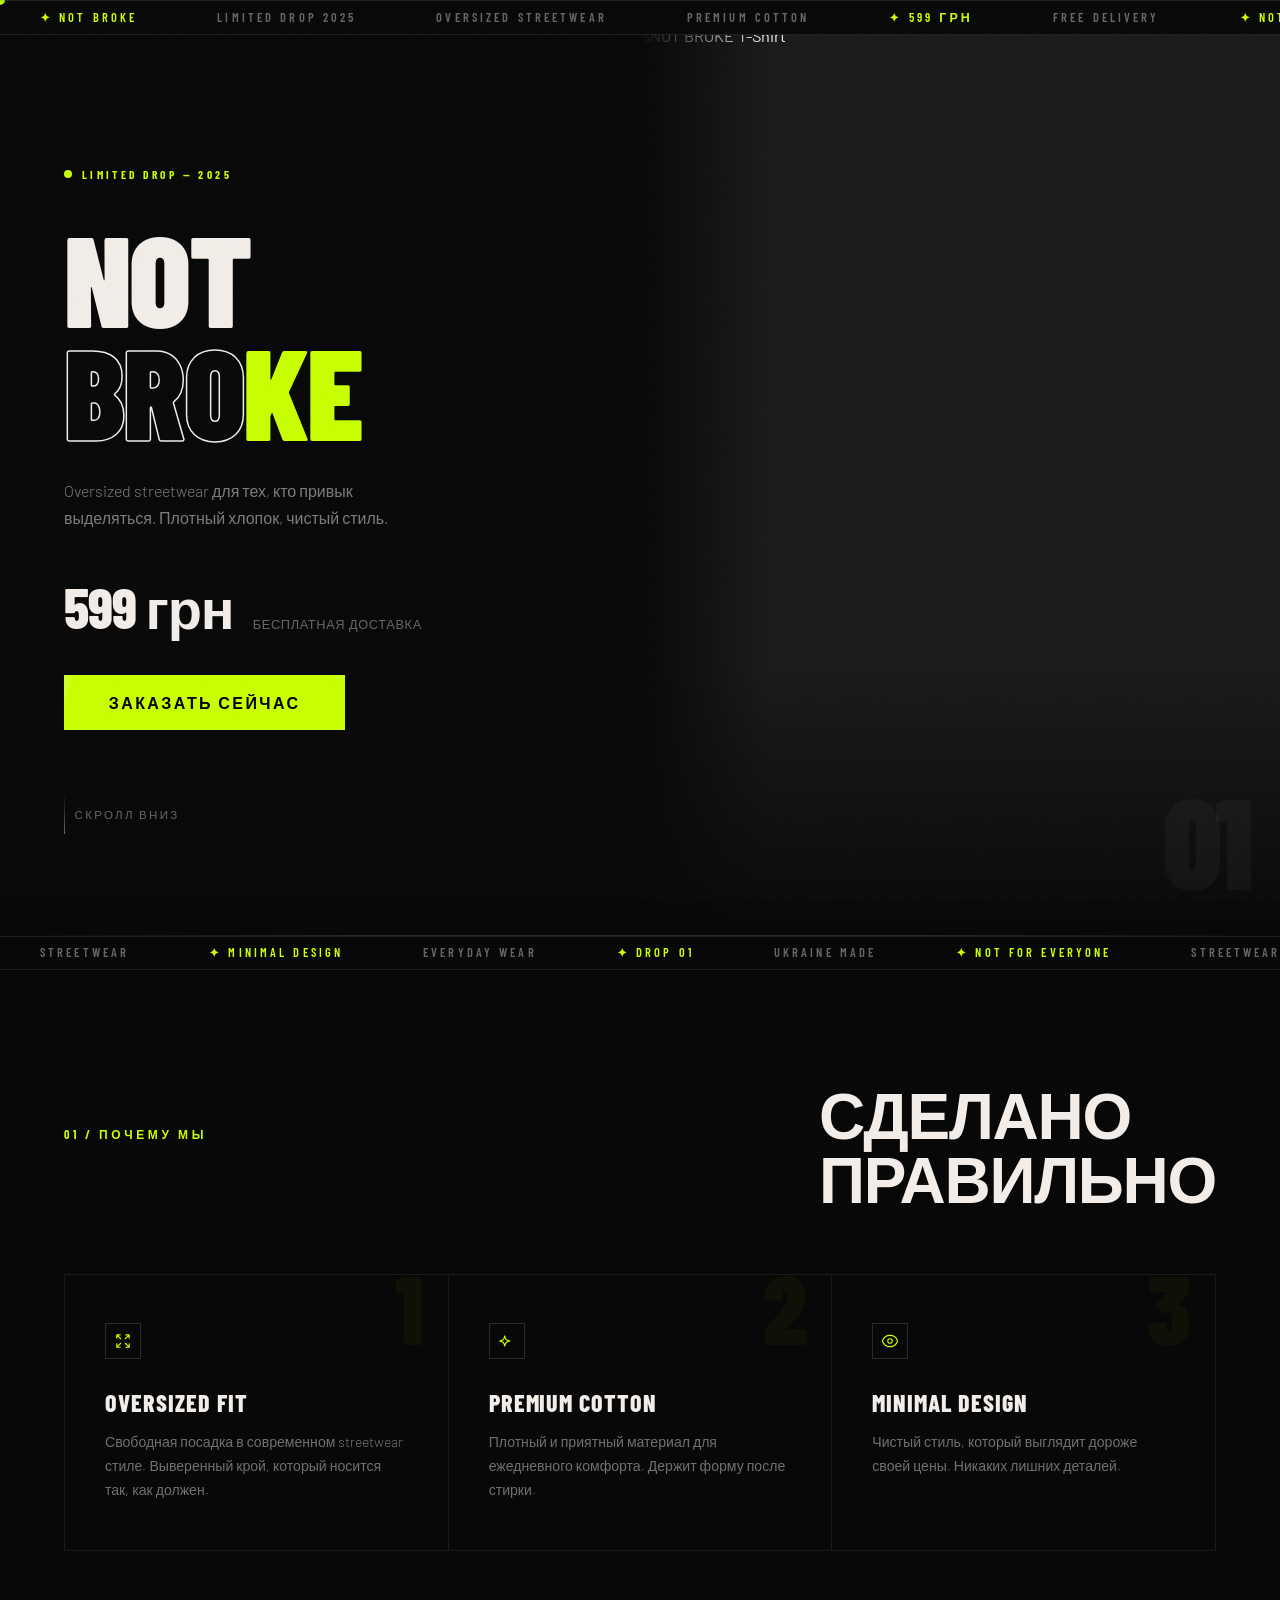
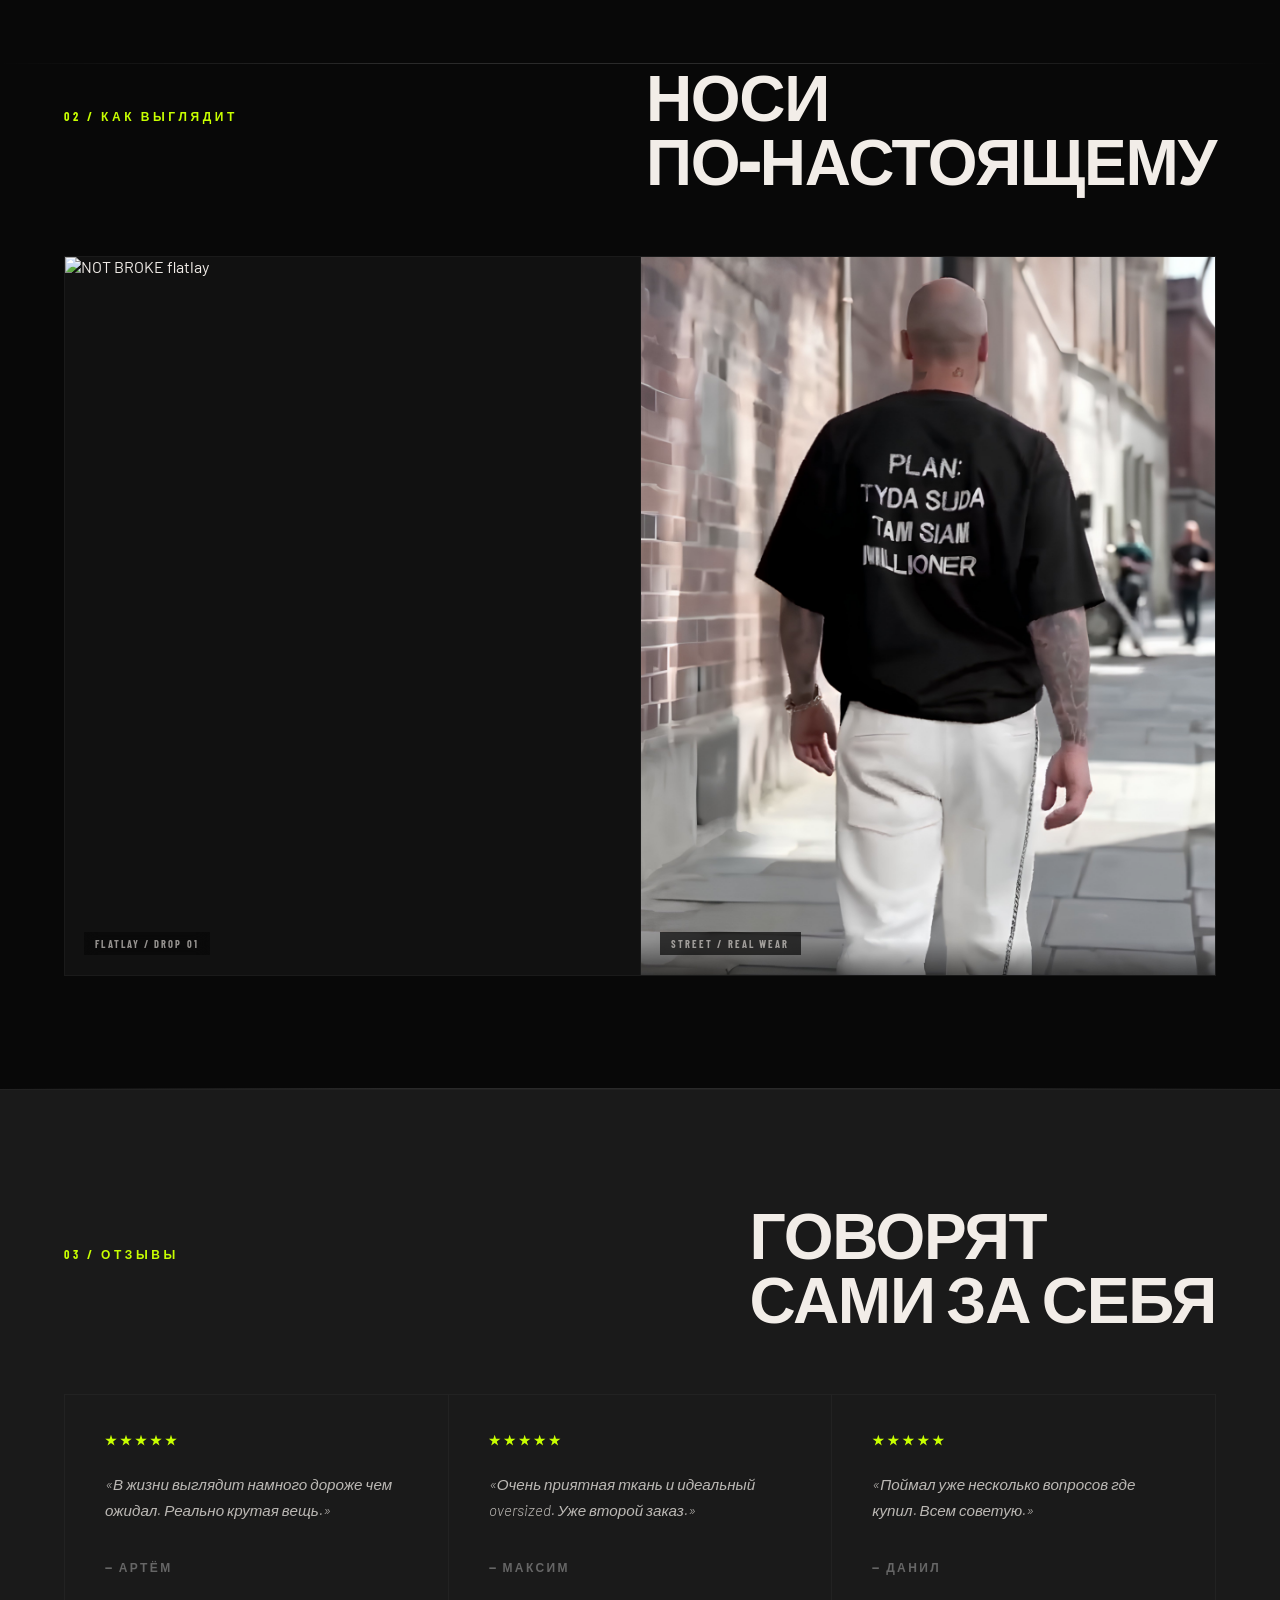
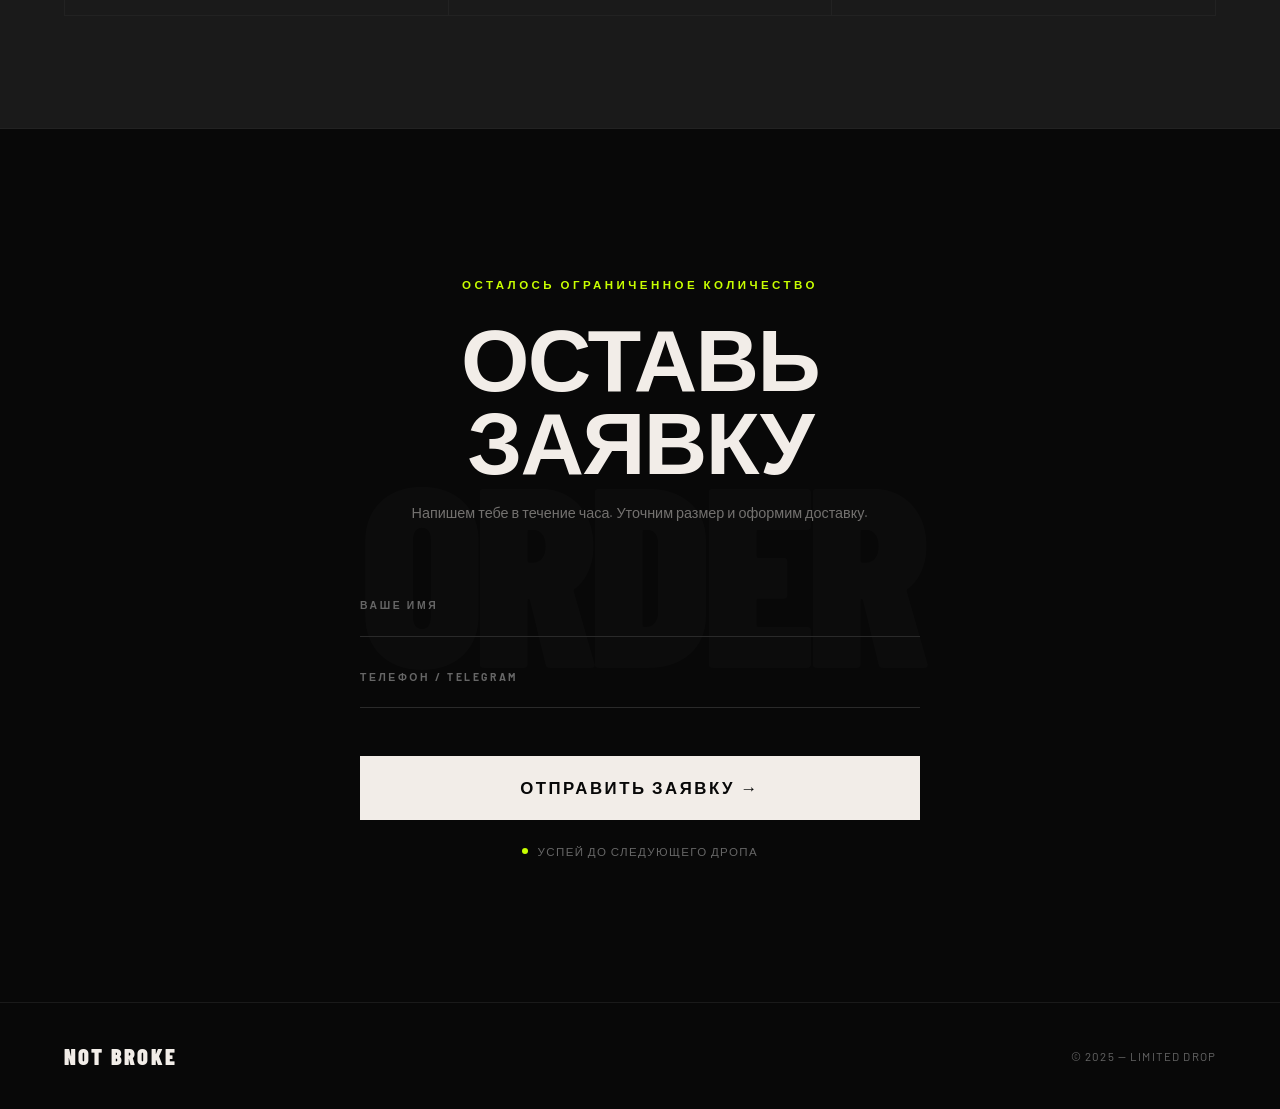
==== index.html @ addb23ae "a" ====
<!DOCTYPE html>
<html lang="ru">
<head>
<meta charset="UTF-8">
<meta name="viewport" content="width=device-width, initial-scale=1.0">
<title>NOT BROKE — Limited Drop</title>
<link rel="preconnect" href="https://fonts.googleapis.com">
<link href="https://fonts.googleapis.com/css2?family=Barlow+Condensed:ital,wght@0,400;0,600;0,700;0,800;0,900;1,800&family=Barlow:wght@300;400;500&display=swap" rel="stylesheet">
<style>
/* ── RESET & BASE ── */
*, *::before, *::after { box-sizing: border-box; margin: 0; padding: 0; }
html { scroll-behavior: smooth; }

:root {
  --black: #080808;
  --white: #f2ede8;
  --grey: #1a1a1a;
  --mid: #2e2e2e;
  --muted: #666;
  --accent: #c8ff00;
  --font-display: 'Barlow Condensed', sans-serif;
  --font-body: 'Barlow', sans-serif;
}

body {
  background: var(--black);
  color: var(--white);
  font-family: var(--font-body);
  overflow-x: hidden;
  cursor: none;
}

/* ── CUSTOM CURSOR ── */
#cursor {
  position: fixed; z-index: 9999; pointer-events: none;
  width: 10px; height: 10px; border-radius: 50%;
  background: var(--accent);
  transform: translate(-50%, -50%);
  transition: transform .1s, width .25s, height .25s, background .25s;
  mix-blend-mode: difference;
}
#cursor.hover { width: 40px; height: 40px; }

/* ── GRAIN OVERLAY ── */
body::before {
  content: '';
  position: fixed; inset: 0; z-index: 9998; pointer-events: none;
  opacity: .025;
  background-image: url("data:image/svg+xml,%3Csvg viewBox='0 0 256 256' xmlns='http://www.w3.org/2000/svg'%3E%3Cfilter id='n'%3E%3CfeTurbulence type='fractalNoise' baseFrequency='.9' numOctaves='4' stitchTiles='stitch'/%3E%3C/filter%3E%3Crect width='100%25' height='100%25' filter='url(%23n)'/%3E%3C/svg%3E");
  background-repeat: repeat;
  background-size: 128px;
}

/* ── MARQUEE TICKER ── */
.ticker {
  overflow: hidden; border-top: 1px solid #1f1f1f; border-bottom: 1px solid #1f1f1f;
  padding: .55rem 0; background: var(--black);
  position: relative; z-index: 10;
}
.ticker-track {
  display: flex; gap: 0; white-space: nowrap;
  animation: ticker 18s linear infinite;
}
.ticker-item {
  font-family: var(--font-display);
  font-size: .78rem; font-weight: 600; letter-spacing: .25em; text-transform: uppercase;
  color: var(--muted); padding: 0 2.5rem;
  flex-shrink: 0;
}
.ticker-item.accent { color: var(--accent); }
@keyframes ticker { from { transform: translateX(0); } to { transform: translateX(-50%); } }

/* ── HERO ── */
#hero {
  min-height: 100svh;
  display: grid;
  grid-template-columns: 1fr 1fr;
  position: relative; overflow: hidden;
}

.hero-left {
  display: flex; flex-direction: column; justify-content: center;
  padding: 7rem 4rem 5rem 5vw;
  position: relative; z-index: 2;
}

.hero-tag {
  display: inline-flex; align-items: center; gap: .6rem;
  font-family: var(--font-display);
  font-size: .72rem; font-weight: 700; letter-spacing: .3em; text-transform: uppercase;
  color: var(--accent); margin-bottom: 2.5rem;
}
.hero-tag::before {
  content: ''; display: block;
  width: 8px; height: 8px; border-radius: 50%;
  background: var(--accent);
  animation: pulse 2s ease-in-out infinite;
}
@keyframes pulse {
  0%, 100% { opacity: 1; transform: scale(1); }
  50% { opacity: .4; transform: scale(.6); }
}

.hero-title {
  font-family: var(--font-display);
  font-size: clamp(5rem, 10vw, 9.5rem);
  font-weight: 900; line-height: .88;
  letter-spacing: -.02em;
  text-transform: uppercase;
  margin-bottom: 2rem;
}
.hero-title .outline {
  -webkit-text-stroke: 1.5px var(--white);
  color: transparent;
}
.hero-title .accent-word { color: var(--accent); }

.hero-sub {
  font-size: 1rem; font-weight: 300; line-height: 1.65;
  color: rgba(242,237,232,.5);
  max-width: 340px; margin-bottom: 3rem;
}

.price-row {
  display: flex; align-items: baseline; gap: 1.2rem; margin-bottom: 2.5rem;
}
.price-main {
  font-family: var(--font-display);
  font-size: 3.5rem; font-weight: 800; line-height: 1; letter-spacing: -.02em;
}
.price-note {
  font-size: .8rem; color: var(--muted); letter-spacing: .05em; text-transform: uppercase;
}

.cta-row { display: flex; gap: 1rem; align-items: center; flex-wrap: wrap; }

.btn-main {
  background: var(--accent); color: #000;
  border: none; cursor: none;
  font-family: var(--font-display);
  font-size: 1rem; font-weight: 800; letter-spacing: .15em; text-transform: uppercase;
  padding: 1.1rem 2.8rem;
  transition: transform .2s, box-shadow .2s;
  position: relative; overflow: hidden;
}
.btn-main::after {
  content: '';
  position: absolute; inset: 0;
  background: rgba(255,255,255,.15);
  transform: translateX(-100%) skewX(-20deg);
  transition: transform .4s;
}
.btn-main:hover::after { transform: translateX(110%) skewX(-20deg); }
.btn-main:hover { transform: translateY(-2px); box-shadow: 0 12px 40px rgba(200,255,0,.3); }

.scroll-hint {
  display: flex; align-items: center; gap: .6rem;
  font-size: .72rem; letter-spacing: .2em; text-transform: uppercase; color: var(--muted);
  margin-top: 4rem;
}
.scroll-hint::before {
  content: '';
  display: block; width: 1px; height: 40px;
  background: linear-gradient(to bottom, transparent, var(--muted));
  animation: scrollline 2s ease-in-out infinite;
}
@keyframes scrollline {
  0%, 100% { opacity: .3; } 50% { opacity: 1; }
}

.hero-right {
  position: relative; overflow: hidden;
  background: var(--grey);
}
.hero-right::before {
  content: '';
  position: absolute; inset: 0; z-index: 1;
  background: linear-gradient(to right, var(--black) 0%, transparent 20%),
              linear-gradient(to top, var(--black) 0%, transparent 30%);
}

.hero-img-main {
  width: 100%; height: 100%; object-fit: cover;
  display: block;
  filter: grayscale(15%) contrast(1.05);
  transform: scale(1.02);
  transition: transform 8s ease;
}
.hero-right:hover .hero-img-main { transform: scale(1); }

.hero-number {
  position: absolute; bottom: 2rem; right: 2rem; z-index: 2;
  font-family: var(--font-display);
  font-size: 8rem; font-weight: 900; line-height: 1;
  color: rgba(242,237,232,.04);
  letter-spacing: -.05em;
  pointer-events: none;
}

/* ── SECTION DIVIDER ── */
.divider {
  height: 1px; background: linear-gradient(to right, transparent, #2a2a2a 30%, #2a2a2a 70%, transparent);
  margin: 0;
}

/* ── BENEFITS ── */
#benefits {
  padding: 7rem 5vw;
  max-width: 1300px; margin: 0 auto;
}

.section-header {
  display: flex; align-items: baseline; justify-content: space-between;
  margin-bottom: 4rem;
}
.section-num {
  font-family: var(--font-display);
  font-size: .75rem; font-weight: 700; letter-spacing: .3em;
  text-transform: uppercase; color: var(--accent);
}
.section-title {
  font-family: var(--font-display);
  font-size: clamp(2.5rem, 5vw, 4.5rem);
  font-weight: 900; text-transform: uppercase; letter-spacing: -.02em;
  line-height: 1;
}

.benefits-grid {
  display: grid;
  grid-template-columns: repeat(3, 1fr);
  gap: 1px;
  background: #1a1a1a;
  border: 1px solid #1a1a1a;
}

.benefit-card {
  background: var(--black);
  padding: 3rem 2.5rem;
  position: relative; overflow: hidden;
  transition: background .3s;
}
.benefit-card:hover { background: #0e0e0e; }

.benefit-card::before {
  content: attr(data-num);
  position: absolute; top: -1rem; right: 1.5rem;
  font-family: var(--font-display);
  font-size: 6rem; font-weight: 900;
  color: rgba(200,255,0,.04); line-height: 1;
  pointer-events: none;
}

.benefit-icon {
  width: 36px; height: 36px; margin-bottom: 1.8rem;
  border: 1px solid #2a2a2a; display: flex; align-items: center; justify-content: center;
}
.benefit-icon svg { width: 18px; height: 18px; stroke: var(--accent); }

.benefit-card h3 {
  font-family: var(--font-display);
  font-size: 1.5rem; font-weight: 800; text-transform: uppercase;
  letter-spacing: .04em; margin-bottom: .8rem;
}
.benefit-card p {
  font-size: .88rem; font-weight: 300; color: rgba(242,237,232,.45);
  line-height: 1.7;
}

/* ── PRODUCT SHOWCASE ── */
#showcase {
  padding: 0 5vw 7rem;
  max-width: 1300px; margin: 0 auto;
}

.showcase-grid {
  display: grid;
  grid-template-columns: 1fr 1fr;
  gap: 1px; background: #1a1a1a; border: 1px solid #1a1a1a;
}

.showcase-img-wrap {
  aspect-ratio: 4/5; overflow: hidden;
  position: relative; background: #111;
}
.showcase-img-wrap img {
  width: 100%; height: 100%; object-fit: cover;
  transition: transform .6s ease; display: block;
  filter: grayscale(10%);
}
.showcase-img-wrap:hover img { transform: scale(1.04); }

.showcase-img-wrap.tall { aspect-ratio: 3/4; }

.img-label {
  position: absolute; bottom: 1.2rem; left: 1.2rem;
  font-family: var(--font-display);
  font-size: .65rem; font-weight: 700; letter-spacing: .2em; text-transform: uppercase;
  background: rgba(8,8,8,.7); backdrop-filter: blur(8px);
  padding: .35rem .7rem; color: rgba(242,237,232,.6);
}

/* ── REVIEWS ── */
#reviews {
  padding: 7rem 5vw;
  background: var(--grey);
  border-top: 1px solid #222; border-bottom: 1px solid #222;
}

.reviews-inner { max-width: 1300px; margin: 0 auto; }

.reviews-grid {
  display: grid;
  grid-template-columns: repeat(3, 1fr);
  gap: 1px; background: #222; border: 1px solid #222;
  margin-top: 4rem;
}

.review-card {
  background: var(--grey);
  padding: 2.5rem;
  position: relative;
  transition: background .3s;
}
.review-card:hover { background: #202020; }

.review-stars {
  display: flex; gap: 3px; margin-bottom: 1.5rem;
}
.star { width: 12px; height: 12px; background: var(--accent); clip-path: polygon(50% 0%, 61% 35%, 98% 35%, 68% 57%, 79% 91%, 50% 70%, 21% 91%, 32% 57%, 2% 35%, 39% 35%); }

.review-text {
  font-size: .95rem; font-weight: 300; line-height: 1.75;
  color: rgba(242,237,232,.75);
  margin-bottom: 2rem;
  font-style: italic;
}
.review-author {
  font-family: var(--font-display);
  font-size: .75rem; font-weight: 700; letter-spacing: .2em;
  text-transform: uppercase; color: var(--muted);
}

/* ── ORDER FORM ── */
#order {
  padding: 9rem 5vw;
  position: relative; overflow: hidden;
}

#order::before {
  content: 'ORDER';
  position: absolute; top: 50%; left: 50%;
  transform: translate(-50%, -50%);
  font-family: var(--font-display);
  font-size: clamp(8rem, 20vw, 22rem);
  font-weight: 900; text-transform: uppercase; letter-spacing: -.04em;
  color: rgba(242,237,232,.018); pointer-events: none; white-space: nowrap;
  user-select: none;
}

.order-inner {
  max-width: 560px; margin: 0 auto; text-align: center;
  position: relative; z-index: 1;
}

.order-tag {
  font-family: var(--font-display);
  font-size: .72rem; font-weight: 700; letter-spacing: .3em; text-transform: uppercase;
  color: var(--accent); display: inline-block; margin-bottom: 1.5rem;
}

.order-title {
  font-family: var(--font-display);
  font-size: clamp(2.8rem, 7vw, 5.5rem);
  font-weight: 900; text-transform: uppercase; letter-spacing: -.02em; line-height: .95;
  margin-bottom: 1.2rem;
}

.order-sub {
  font-size: .9rem; font-weight: 300; color: rgba(242,237,232,.45);
  line-height: 1.7; margin-bottom: 3.5rem;
}

.form-group {
  position: relative; margin-bottom: 1rem;
}

.form-group input {
  width: 100%;
  background: transparent;
  border: none; border-bottom: 1px solid #2a2a2a;
  color: var(--white);
  font-family: var(--font-body); font-size: 1rem; font-weight: 300;
  padding: 1.1rem 0;
  transition: border-color .2s;
  outline: none;
  cursor: none;
}
.form-group input::placeholder { color: var(--muted); }
.form-group input:focus { border-bottom-color: var(--accent); }

.form-group label {
  position: absolute; top: 1.1rem; left: 0;
  font-size: .65rem; font-weight: 700; letter-spacing: .25em; text-transform: uppercase;
  color: var(--muted); pointer-events: none;
  transition: top .2s, font-size .2s, color .2s;
}
.form-group input:focus ~ label,
.form-group input:not(:placeholder-shown) ~ label {
  top: -.6rem; font-size: .6rem; color: var(--accent);
}

.btn-submit {
  width: 100%; margin-top: 2rem;
  background: var(--white); color: var(--black);
  border: none; cursor: none;
  font-family: var(--font-display);
  font-size: 1.05rem; font-weight: 800; letter-spacing: .15em; text-transform: uppercase;
  padding: 1.3rem;
  position: relative; overflow: hidden;
  transition: transform .2s;
}
.btn-submit::after {
  content: '';
  position: absolute; inset: 0;
  background: var(--accent);
  transform: translateX(-100%);
  transition: transform .4s cubic-bezier(.4,0,.2,1);
}
.btn-submit:hover::after { transform: translateX(0); }
.btn-submit:hover { transform: translateY(-1px); }
.btn-submit span { position: relative; z-index: 1; }

.stock-note {
  display: flex; align-items: center; justify-content: center; gap: .6rem;
  margin-top: 1.5rem;
  font-size: .72rem; letter-spacing: .12em; text-transform: uppercase; color: var(--muted);
}
.stock-dot { width: 6px; height: 6px; border-radius: 50%; background: var(--accent); animation: pulse 2s infinite; }

/* ── SUCCESS STATE ── */
.success-msg {
  display: none; text-align: center; padding: 2rem;
}
.success-msg.show { display: block; }
.success-icon {
  font-size: 3rem; margin-bottom: 1rem;
}
.success-msg h3 {
  font-family: var(--font-display);
  font-size: 2rem; font-weight: 800; text-transform: uppercase; margin-bottom: .5rem;
}
.success-msg p { font-size: .88rem; color: var(--muted); }

/* ── FOOTER ── */
footer {
  border-top: 1px solid #1a1a1a;
  padding: 2.5rem 5vw;
  display: flex; align-items: center; justify-content: space-between; flex-wrap: wrap; gap: 1rem;
}

.footer-logo {
  font-family: var(--font-display);
  font-size: 1.4rem; font-weight: 900; letter-spacing: .1em; text-transform: uppercase;
}

.footer-copy {
  font-size: .72rem; letter-spacing: .1em; text-transform: uppercase; color: var(--muted);
}

/* ── SCROLL REVEAL ── */
.reveal {
  opacity: 0; transform: translateY(40px);
  transition: opacity .8s ease, transform .8s ease;
}
.reveal.in { opacity: 1; transform: none; }
.reveal-delay-1 { transition-delay: .1s; }
.reveal-delay-2 { transition-delay: .2s; }
.reveal-delay-3 { transition-delay: .3s; }

/* ── RESPONSIVE ── */
@media (max-width: 900px) {
  #hero { grid-template-columns: 1fr; min-height: auto; }
  .hero-left { padding: 6rem 6vw 3rem; }
  .hero-right { height: 60vw; }
  .benefits-grid { grid-template-columns: 1fr; }
  .showcase-grid { grid-template-columns: 1fr; }
  .reviews-grid { grid-template-columns: 1fr; }
  .section-header { flex-direction: column; gap: .8rem; }
}

@media (max-width: 600px) {
  .hero-title { font-size: 4.2rem; }
  .hero-left { padding: 5rem 5vw 3rem; }
  #benefits, #showcase, #reviews, #order { padding-left: 5vw; padding-right: 5vw; }
  footer { flex-direction: column; text-align: center; }
}
</style>
</head>
<body>

<div id="cursor"></div>

<!-- TICKER -->
<div class="ticker">
  <div class="ticker-track" id="ticker-track">
    <!-- filled by JS -->
  </div>
</div>

<!-- HERO -->
<section id="hero">
  <div class="hero-left">
    <p class="hero-tag reveal">Limited Drop — 2025</p>

    <h1 class="hero-title reveal reveal-delay-1">
      NOT<br>
      <span class="outline">BRO</span><span class="accent-word">KE</span>
    </h1>

    <p class="hero-sub reveal reveal-delay-2">
      Oversized streetwear для тех, кто привык выделяться. Плотный хлопок, чистый стиль.
    </p>

    <div class="price-row reveal reveal-delay-2">
      <span class="price-main">599 грн</span>
      <span class="price-note">Бесплатная доставка</span>
    </div>

    <div class="cta-row reveal reveal-delay-3">
      <button class="btn-main" onclick="scrollToOrder()">
        Заказать сейчас
      </button>
    </div>

    <div class="scroll-hint reveal reveal-delay-3">Скролл вниз</div>
  </div>

  <div class="hero-right">
    <img class="hero-img-main" src="mocaup(1).png" alt="NOT BROKE T-Shirt">
    <div class="hero-number">01</div>
  </div>
</section>

<div class="divider"></div>

<!-- TICKER 2 -->
<div class="ticker">
  <div class="ticker-track" id="ticker-track-2"></div>
</div>

<!-- BENEFITS -->
<section>
  <div id="benefits">
    <div class="section-header reveal">
      <span class="section-num">01 / Почему мы</span>
      <h2 class="section-title">Сделано<br>правильно</h2>
    </div>

    <div class="benefits-grid">
      <div class="benefit-card reveal" data-num="1">
        <div class="benefit-icon">
          <svg fill="none" viewBox="0 0 24 24" stroke-width="1.5"><path stroke-linecap="round" stroke-linejoin="round" d="M3.75 3.75v4.5m0-4.5h4.5m-4.5 0L9 9M3.75 20.25v-4.5m0 4.5h4.5m-4.5 0L9 15M20.25 3.75h-4.5m4.5 0v4.5m0-4.5L15 9m5.25 11.25h-4.5m4.5 0v-4.5m0 4.5L15 15"/></svg>
        </div>
        <h3>Oversized Fit</h3>
        <p>Свободная посадка в современном streetwear стиле. Выверенный крой, который носится так, как должен.</p>
      </div>
      <div class="benefit-card reveal reveal-delay-1" data-num="2">
        <div class="benefit-icon">
          <svg fill="none" viewBox="0 0 24 24" stroke-width="1.5"><path stroke-linecap="round" stroke-linejoin="round" d="M9.813 15.904L9 18.75l-.813-2.846a4.5 4.5 0 00-3.09-3.09L2.25 12l2.846-.813a4.5 4.5 0 003.09-3.09L9 5.25l.813 2.846a4.5 4.5 0 003.09 3.09L15.75 12l-2.846.813a4.5 4.5 0 00-3.09 3.091z"/></svg>
        </div>
        <h3>Premium Cotton</h3>
        <p>Плотный и приятный материал для ежедневного комфорта. Держит форму после стирки.</p>
      </div>
      <div class="benefit-card reveal reveal-delay-2" data-num="3">
        <div class="benefit-icon">
          <svg fill="none" viewBox="0 0 24 24" stroke-width="1.5"><path stroke-linecap="round" stroke-linejoin="round" d="M2.036 12.322a1.012 1.012 0 010-.639C3.423 7.51 7.36 4.5 12 4.5c4.638 0 8.573 3.007 9.963 7.178.07.207.07.431 0 .639C20.577 16.49 16.64 19.5 12 19.5c-4.638 0-8.573-3.007-9.963-7.178z"/><path stroke-linecap="round" stroke-linejoin="round" d="M15 12a3 3 0 11-6 0 3 3 0 016 0z"/></svg>
        </div>
        <h3>Minimal Design</h3>
        <p>Чистый стиль, который выглядит дороже своей цены. Никаких лишних деталей.</p>
      </div>
    </div>
  </div>
</section>

<div class="divider"></div>

<!-- SHOWCASE -->
<section>
  <div id="showcase">
    <div class="section-header reveal">
      <span class="section-num">02 / Как выглядит</span>
      <h2 class="section-title">Носи<br>по-настоящему</h2>
    </div>
    <div class="showcase-grid">
      <div class="showcase-img-wrap reveal">
        <img src="mocaup.png" alt="NOT BROKE flatlay">
        <span class="img-label">Flatlay / Drop 01</span>
      </div>
      <div class="showcase-img-wrap reveal reveal-delay-1">
        <img src="t-shirt.png" alt="NOT BROKE on street">
        <span class="img-label">Street / Real Wear</span>
      </div>
    </div>
  </div>
</section>

<div class="divider"></div>

<!-- REVIEWS -->
<section id="reviews">
  <div class="reviews-inner">
    <div class="section-header reveal">
      <span class="section-num">03 / Отзывы</span>
      <h2 class="section-title">Говорят<br>сами за себя</h2>
    </div>
    <div class="reviews-grid">
      <div class="review-card reveal">
        <div class="review-stars">
          <div class="star"></div><div class="star"></div><div class="star"></div><div class="star"></div><div class="star"></div>
        </div>
        <p class="review-text">«В жизни выглядит намного дороже чем ожидал. Реально крутая вещь.»</p>
        <span class="review-author">— Артём</span>
      </div>
      <div class="review-card reveal reveal-delay-1">
        <div class="review-stars">
          <div class="star"></div><div class="star"></div><div class="star"></div><div class="star"></div><div class="star"></div>
        </div>
        <p class="review-text">«Очень приятная ткань и идеальный oversized. Уже второй заказ.»</p>
        <span class="review-author">— Максим</span>
      </div>
      <div class="review-card reveal reveal-delay-2">
        <div class="review-stars">
          <div class="star"></div><div class="star"></div><div class="star"></div><div class="star"></div><div class="star"></div>
        </div>
        <p class="review-text">«Поймал уже несколько вопросов где купил. Всем советую.»</p>
        <span class="review-author">— Данил</span>
      </div>
    </div>
  </div>
</section>

<!-- ORDER -->
<section id="order">
  <div class="order-inner">
    <span class="order-tag reveal">Осталось ограниченное количество</span>
    <h2 class="order-title reveal">Оставь<br>заявку</h2>
    <p class="order-sub reveal">Напишем тебе в течение часа. Уточним размер и оформим доставку.</p>

    <form id="lead-form" class="reveal">
      <div class="form-group">
        <input type="text" id="name" placeholder=" " required>
        <label for="name">Ваше имя</label>
      </div>
      <div class="form-group">
        <input type="tel" id="phone" placeholder=" " required>
        <label for="phone">Телефон / Telegram</label>
      </div>
      <button type="submit" class="btn-submit">
        <span>Отправить заявку →</span>
      </button>
    </form>

    <div class="success-msg" id="success-msg">
      <div class="success-icon">✓</div>
      <h3>Заявка отправлена!</h3>
      <p>Напишем тебе в ближайшее время.</p>
    </div>

    <p class="stock-note reveal">
      <span class="stock-dot"></span>
      Успей до следующего дропа
    </p>
  </div>
</section>

<!-- FOOTER -->
<footer>
  <span class="footer-logo">Not Broke</span>
  <span class="footer-copy">© 2025 — Limited Drop</span>
</footer>

<script>
// ── CONFIG (замени TOKEN и CHAT_ID) ──
const TOKEN = 'ВАШ_ТОКЕН';
const CHAT_ID = 'ВАШ_CHAT_ID';

// ── CURSOR ──
const cursor = document.getElementById('cursor');
document.addEventListener('mousemove', e => {
  cursor.style.left = e.clientX + 'px';
  cursor.style.top = e.clientY + 'px';
});
document.querySelectorAll('button, a, input').forEach(el => {
  el.addEventListener('mouseenter', () => cursor.classList.add('hover'));
  el.addEventListener('mouseleave', () => cursor.classList.remove('hover'));
});

// ── TICKER ──
const tickerItems = [
  { text: 'NOT BROKE', accent: true },
  { text: 'Limited Drop 2025', accent: false },
  { text: 'Oversized Streetwear', accent: false },
  { text: 'Premium Cotton', accent: false },
  { text: '599 грн', accent: true },
  { text: 'Free Delivery', accent: false },
  { text: 'NOT BROKE', accent: true },
  { text: 'Limited Drop 2025', accent: false },
  { text: 'Oversized Streetwear', accent: false },
  { text: 'Premium Cotton', accent: false },
  { text: '599 грн', accent: true },
  { text: 'Free Delivery', accent: false },
];

function buildTicker(id, items) {
  const el = document.getElementById(id);
  const doubled = [...items, ...items];
  el.innerHTML = doubled.map(i =>
    `<span class="ticker-item${i.accent ? ' accent' : ''}">${i.accent ? '✦ ' : ''}${i.text}</span>`
  ).join('');
}
buildTicker('ticker-track', tickerItems);

const ticker2Items = [
  { text: 'Streetwear', accent: false },
  { text: 'Minimal Design', accent: true },
  { text: 'Everyday Wear', accent: false },
  { text: 'Drop 01', accent: true },
  { text: 'Ukraine Made', accent: false },
  { text: 'Not For Everyone', accent: true },
  { text: 'Streetwear', accent: false },
  { text: 'Minimal Design', accent: true },
  { text: 'Everyday Wear', accent: false },
  { text: 'Drop 01', accent: true },
  { text: 'Ukraine Made', accent: false },
  { text: 'Not For Everyone', accent: true },
];
buildTicker('ticker-track-2', ticker2Items);
document.getElementById('ticker-track-2').style.animationDirection = 'reverse';

// ── SCROLL REVEAL ──
const revealEls = document.querySelectorAll('.reveal');
const obs = new IntersectionObserver(entries => {
  entries.forEach(e => { if (e.isIntersecting) e.target.classList.add('in'); });
}, { threshold: 0.1 });
revealEls.forEach(el => obs.observe(el));

// ── SCROLL TO ORDER ──
function scrollToOrder() {
  document.getElementById('order').scrollIntoView({ behavior: 'smooth' });
}

// ── FORM ──
document.getElementById('lead-form').addEventListener('submit', async (e) => {
  e.preventDefault();
  const name = document.getElementById('name').value.trim();
  const phone = document.getElementById('phone').value.trim();
  if (!name || !phone) return;

  const message = `🔥 Новая заявка!\n\nИмя: ${name}\nТелефон: ${phone}\nТовар: NOT BROKE — 599 грн`;

  try {
    const res = await fetch(`https://api.telegram.org/bot${TOKEN}/sendMessage`, {
      method: 'POST',
      headers: { 'Content-Type': 'application/json' },
      body: JSON.stringify({ chat_id: CHAT_ID, text: message })
    });
    if (!res.ok) throw new Error();
    document.getElementById('lead-form').style.display = 'none';
    document.getElementById('success-msg').classList.add('show');
  } catch {
    alert('Ошибка при отправке. Попробуйте позже.');
  }
});
</script>
</body>
</html>
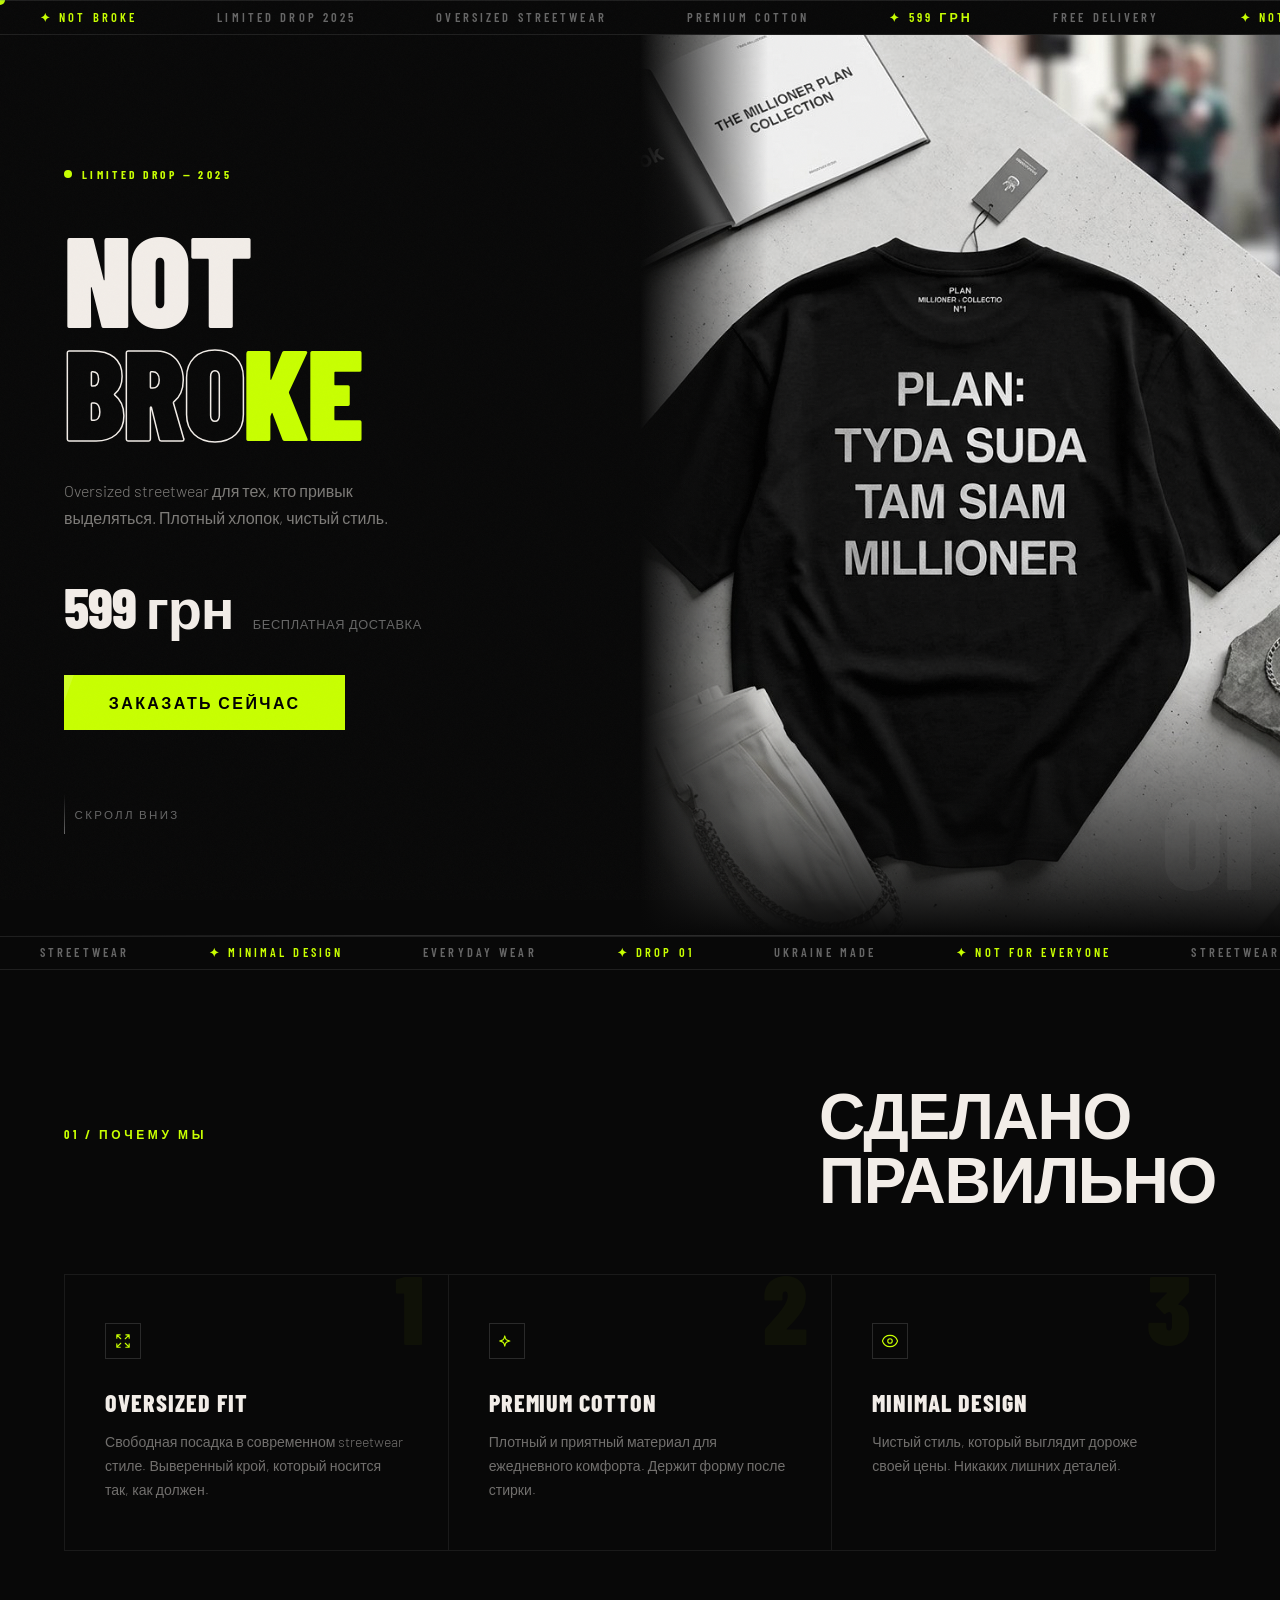
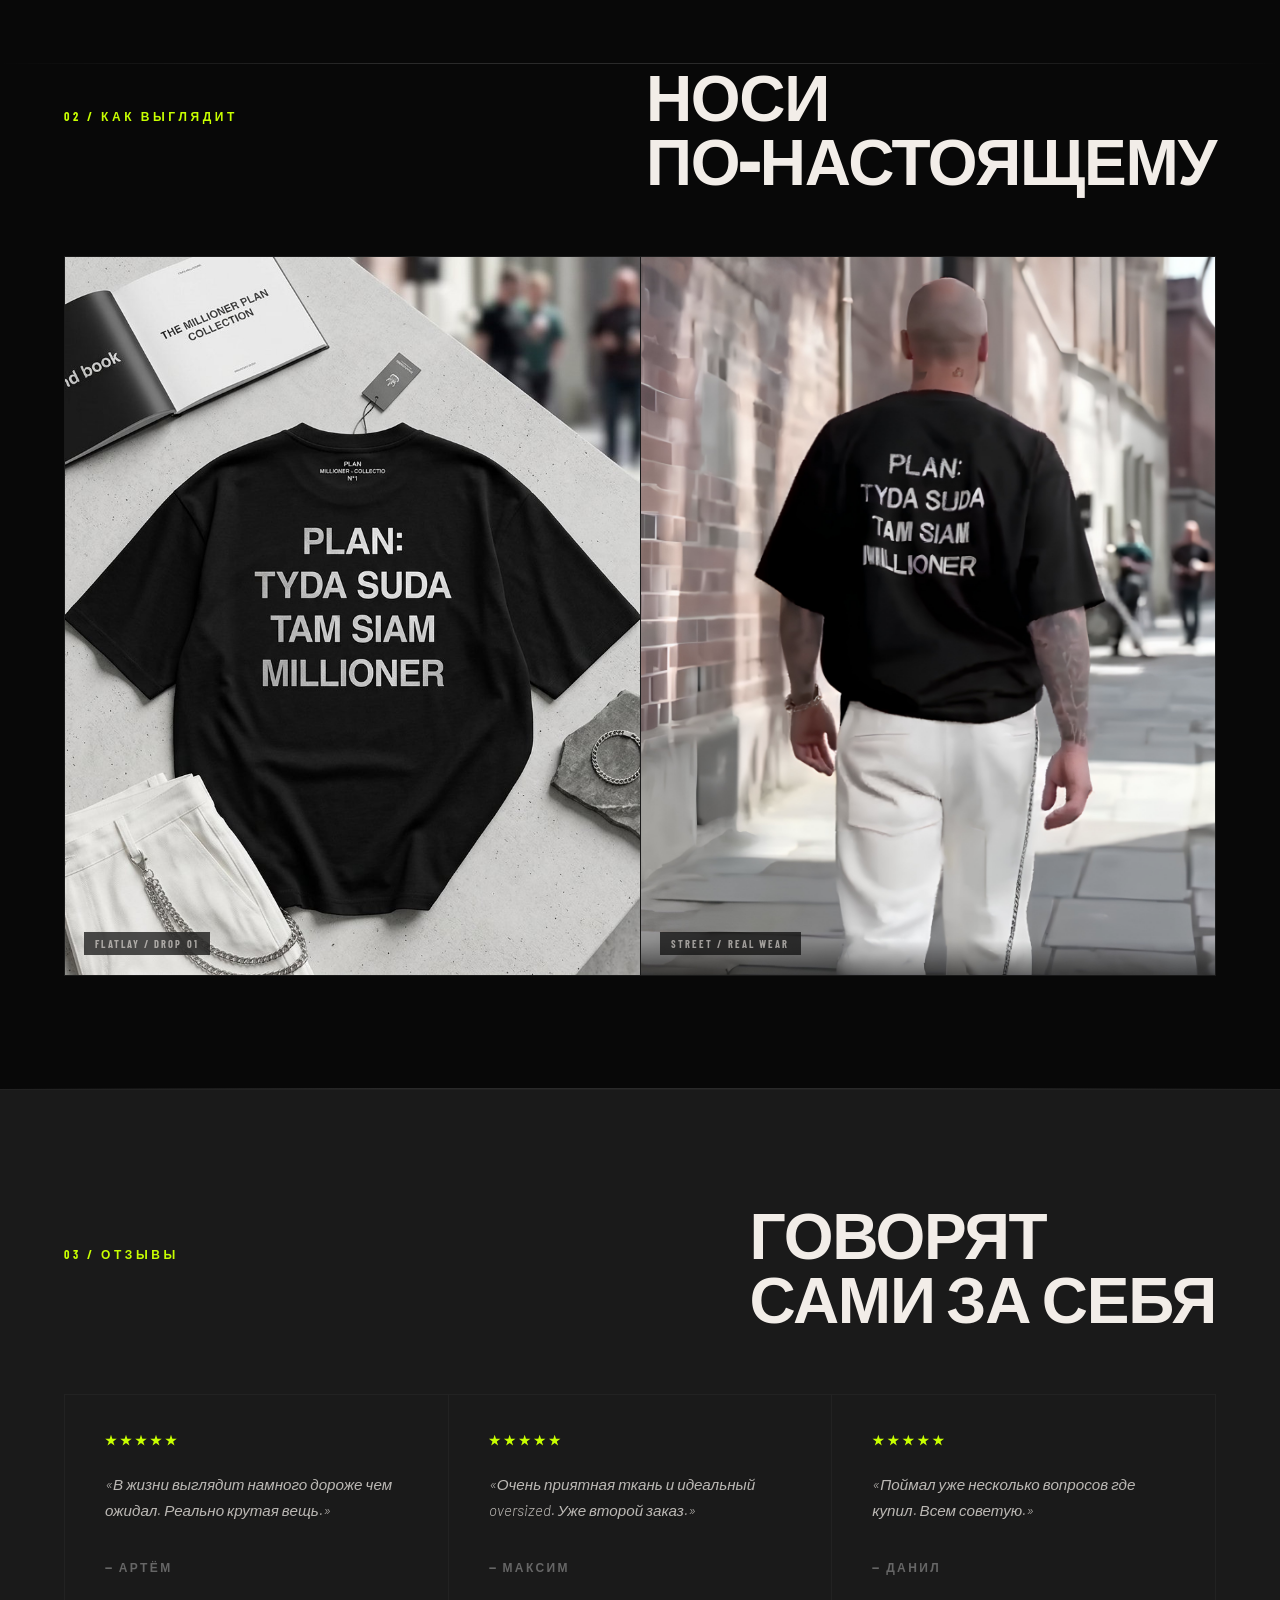
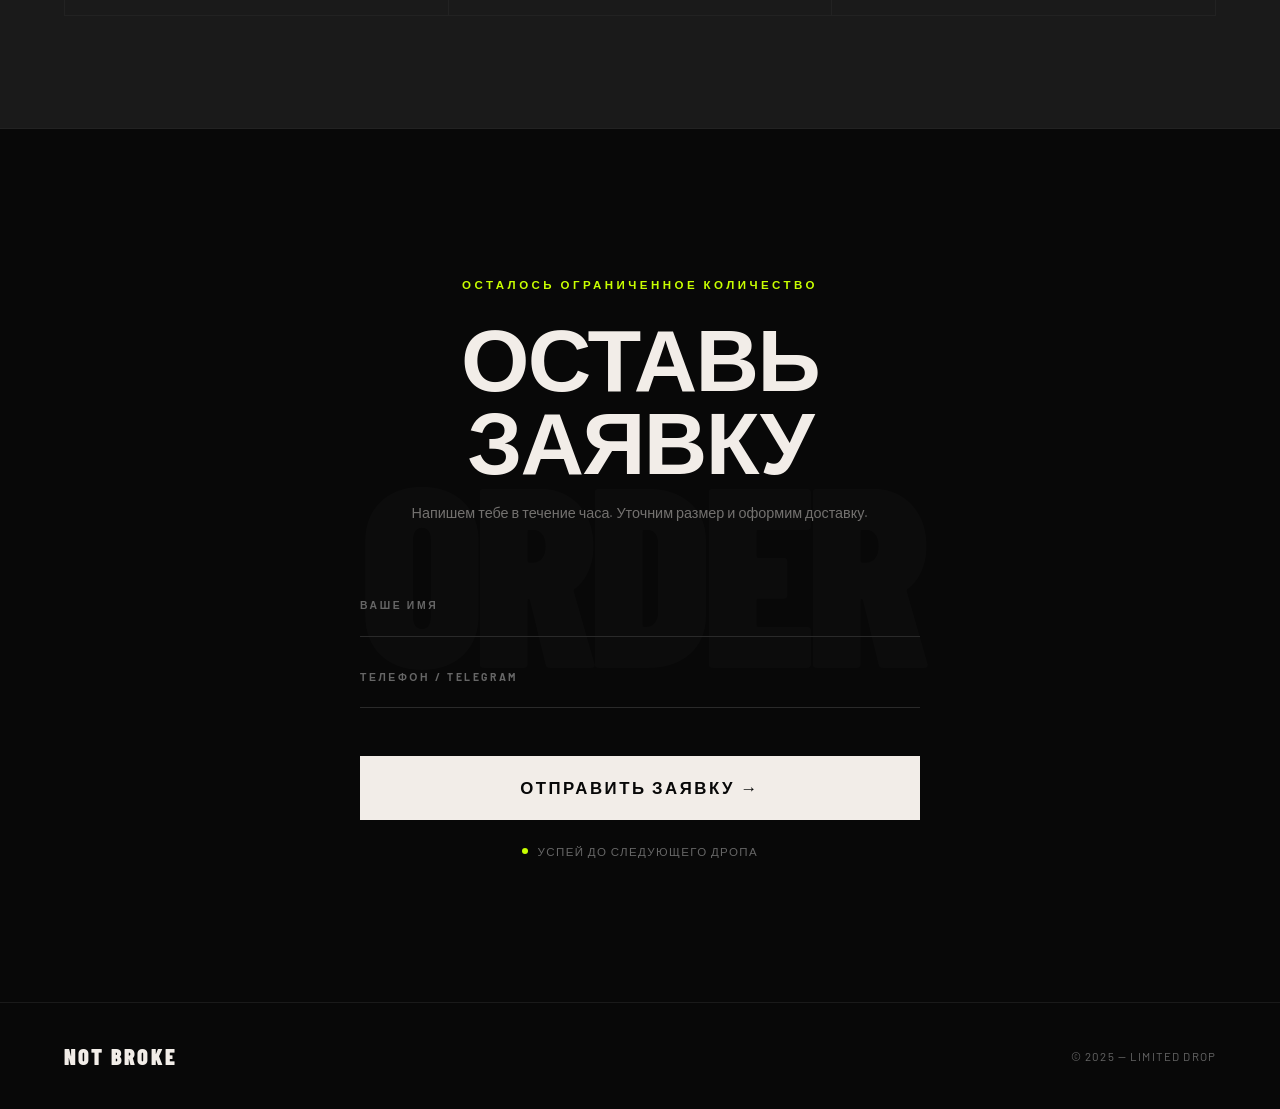
==== commit d9a8d5a6: "a" ====
--- a/index.html
+++ b/index.html
@@ -593,7 +593,7 @@
     </div>
     <div class="showcase-grid">
       <div class="showcase-img-wrap reveal">
-        <img src="mocaup.png" alt="NOT BROKE flatlay">
+        <img src="mocaup(1).png" alt="NOT BROKE flatlay">
         <span class="img-label">Flatlay / Drop 01</span>
       </div>
       <div class="showcase-img-wrap reveal reveal-delay-1">
@@ -681,8 +681,8 @@
 
 <script>
 // ── CONFIG (замени TOKEN и CHAT_ID) ──
-const TOKEN = 'ВАШ_ТОКЕН';
-const CHAT_ID = 'ВАШ_CHAT_ID';
+const TOKEN = 'env.BOT_TOKEN';
+const CHAT_ID = 'env.CHAT_ID';
 
 // ── CURSOR ──
 const cursor = document.getElementById('cursor');
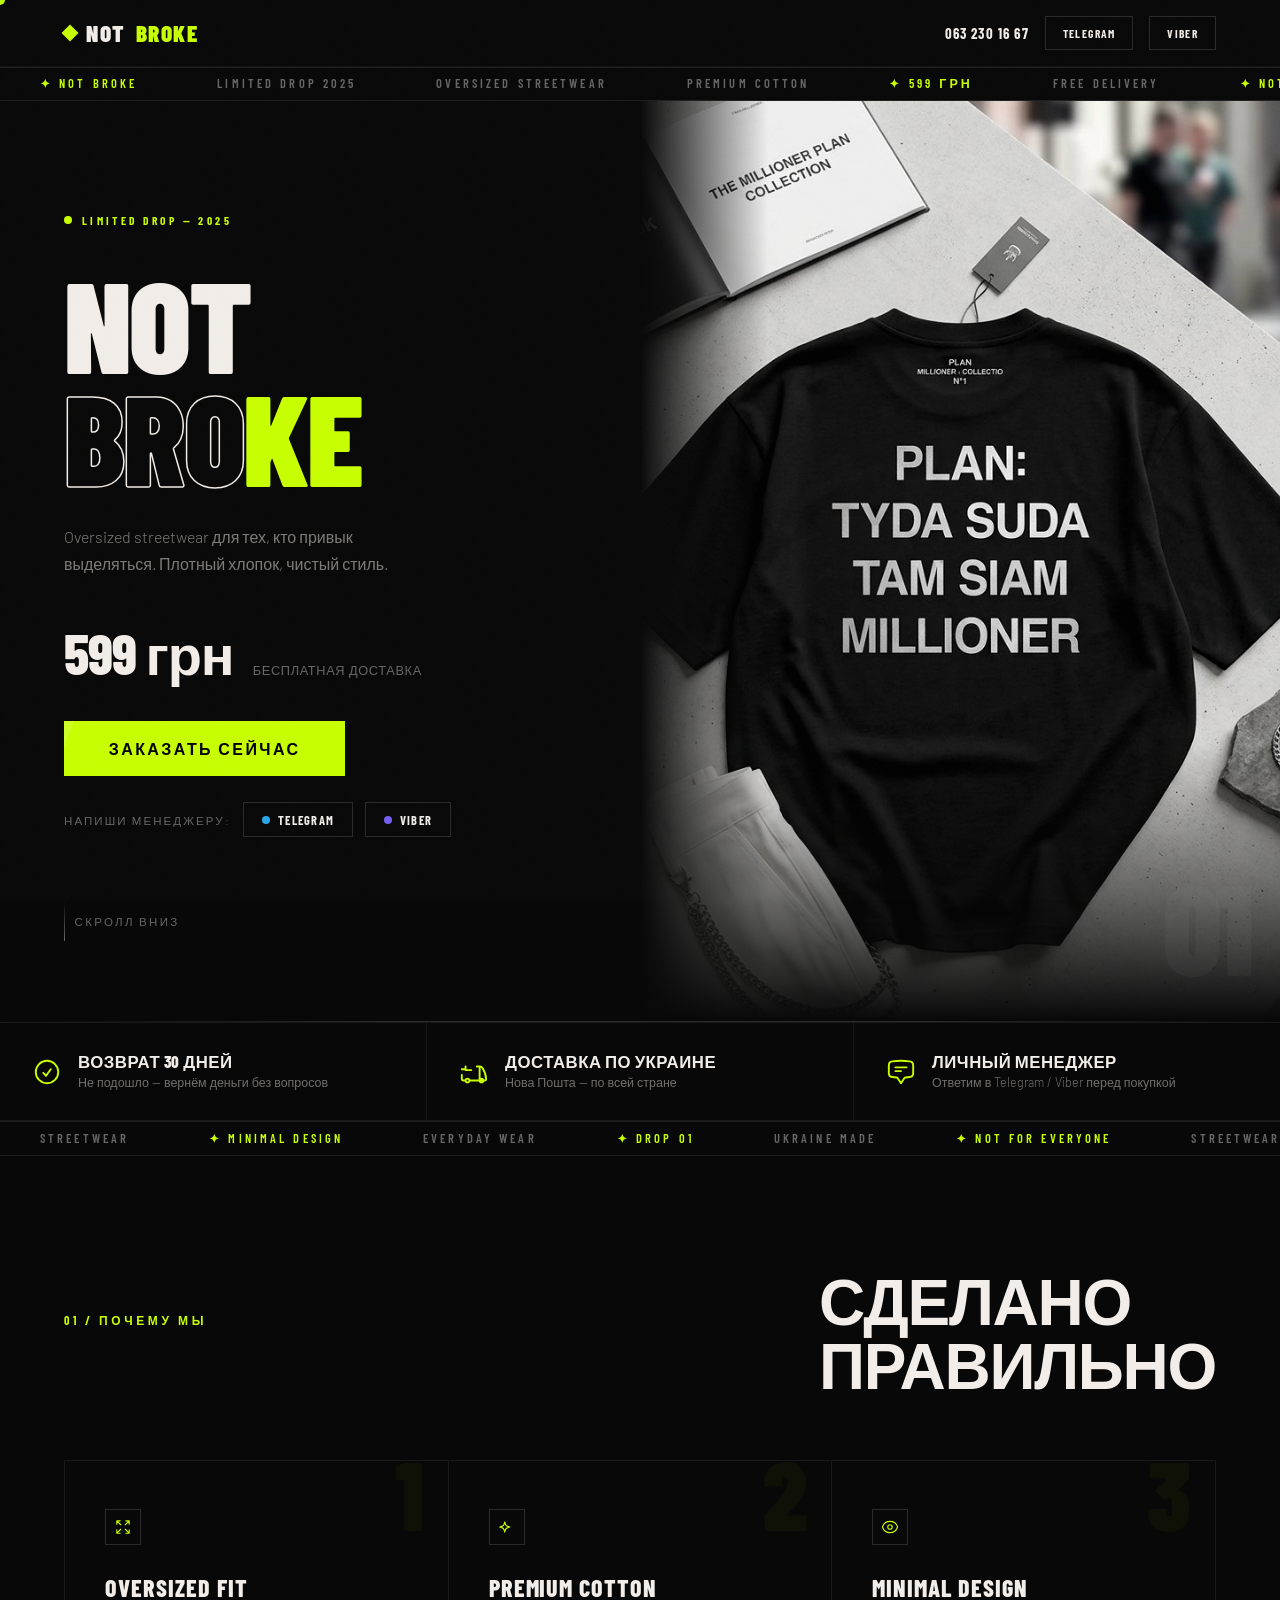
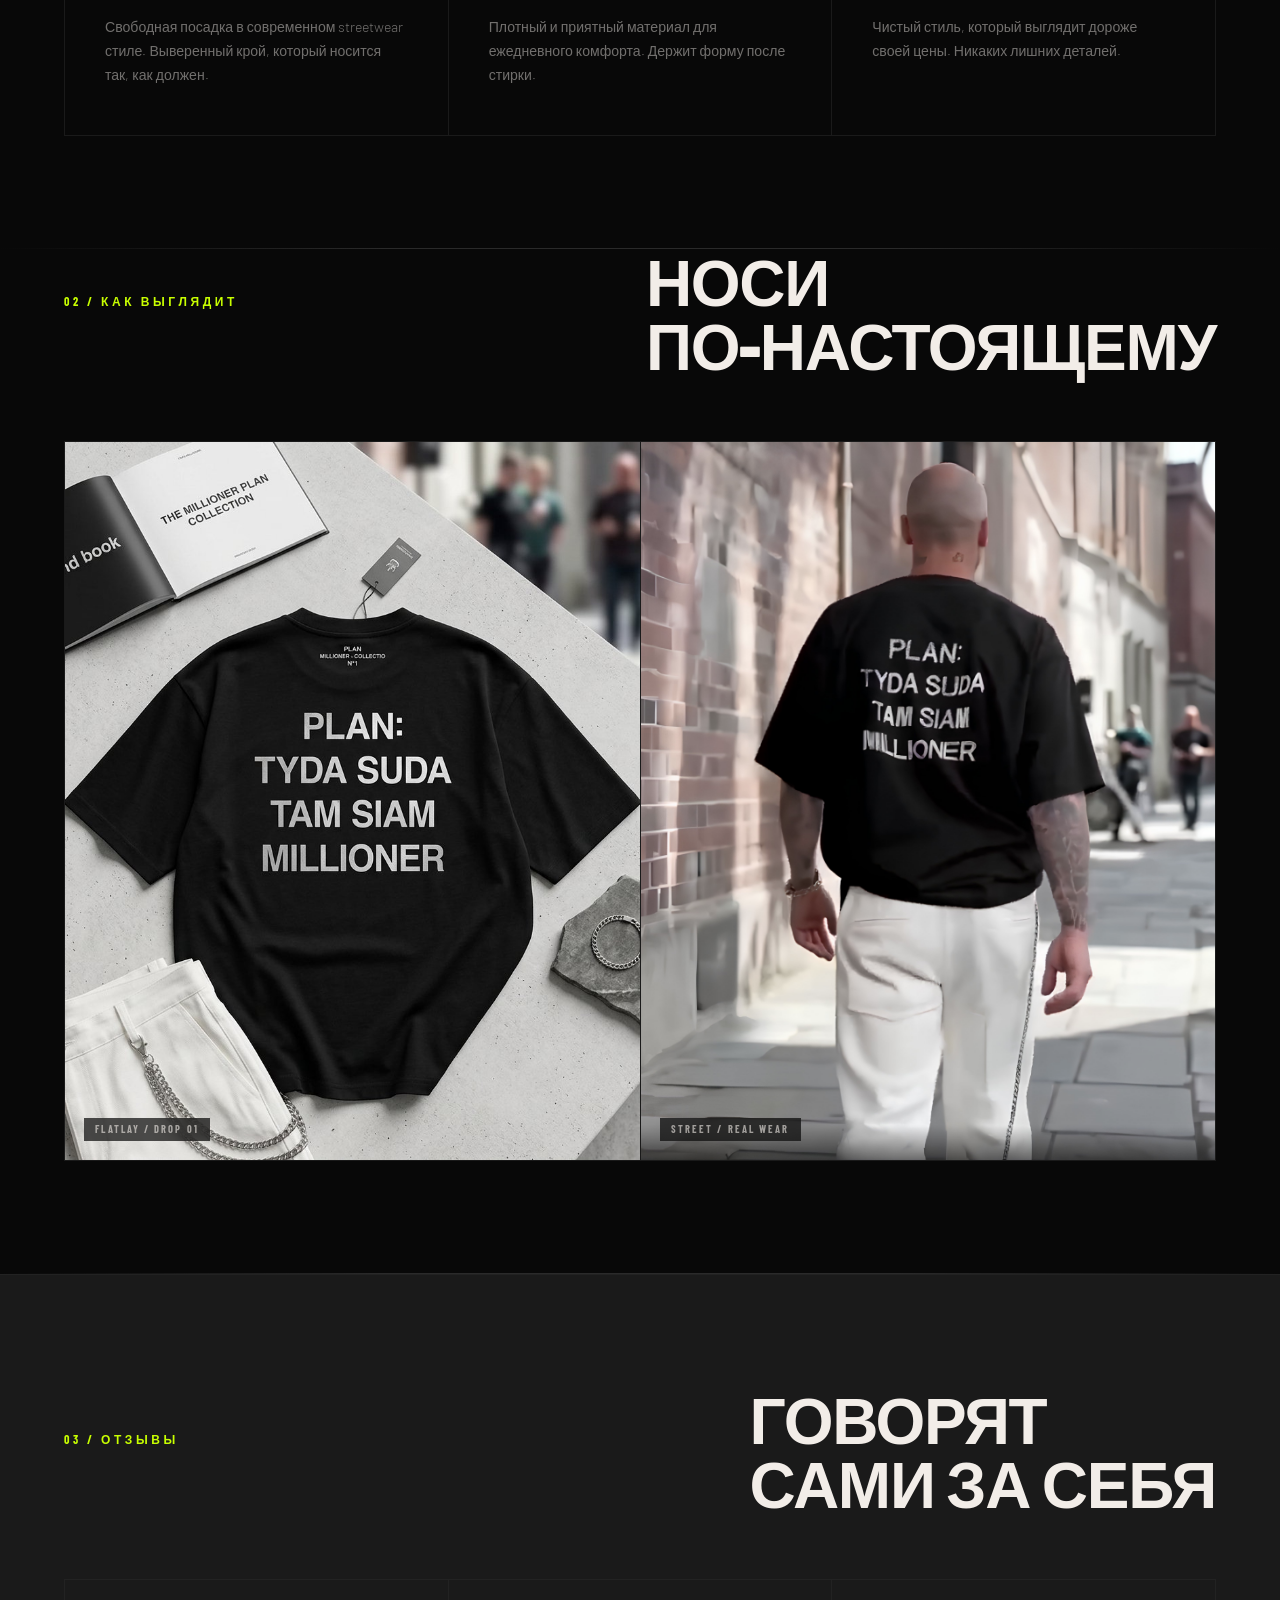
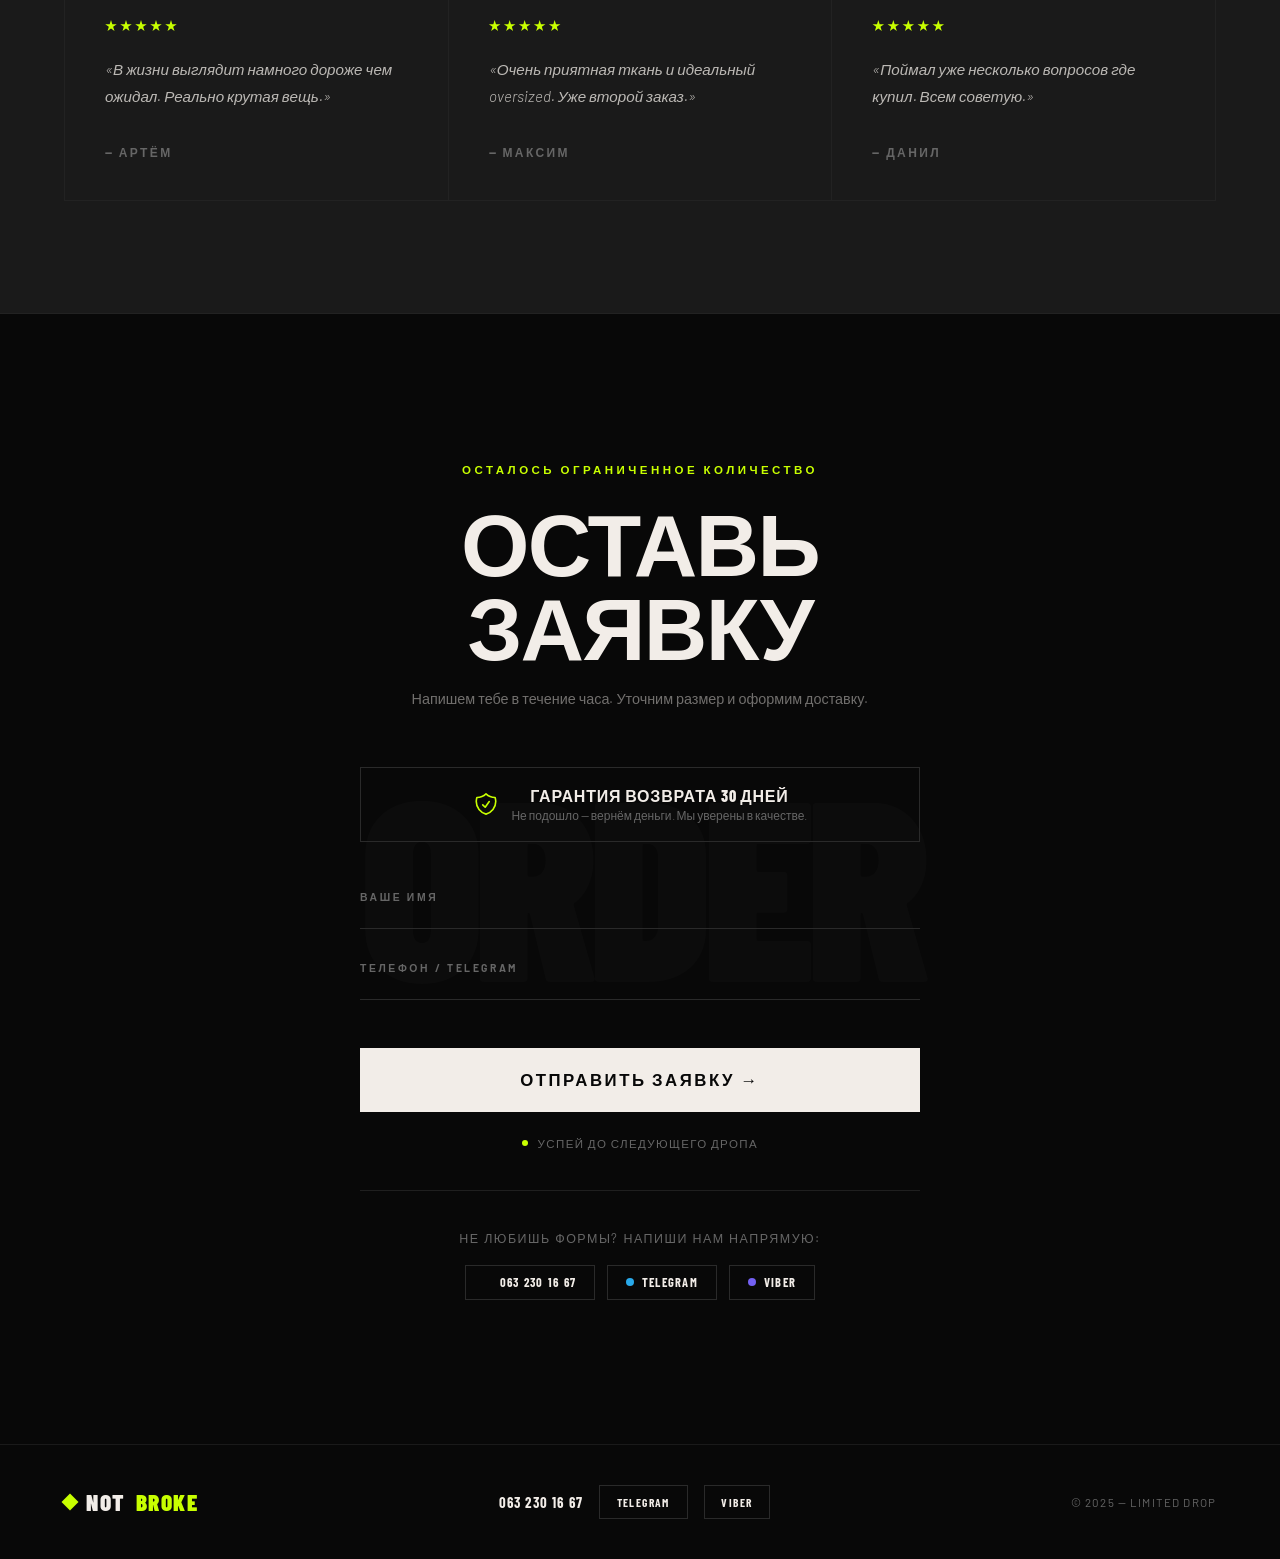
==== commit 6077b736: "Add header logo, contacts (phone/Telegram/Viber), 30-day guarantee and trust bar Co-Authored-By: Cla" ====
--- a/index.html
+++ b/index.html
@@ -477,6 +477,112 @@
 .reveal-delay-2 { transition-delay: .2s; }
 .reveal-delay-3 { transition-delay: .3s; }
 
+/* ── SITE HEADER ── */
+.site-header {
+  display: flex; align-items: center; justify-content: space-between;
+  padding: 1rem 5vw;
+  position: relative; z-index: 20;
+  border-bottom: 1px solid #141414;
+  background: var(--black);
+}
+.logo {
+  font-family: var(--font-display);
+  font-weight: 900; font-size: 1.45rem; letter-spacing: .06em; text-transform: uppercase;
+  color: var(--white); text-decoration: none;
+  display: inline-flex; align-items: center; gap: .65rem;
+}
+.logo .logo-mark {
+  width: 12px; height: 12px; background: var(--accent);
+  display: inline-block; transform: rotate(45deg);
+}
+.logo .accent-word { color: var(--accent); }
+
+.header-contacts { display: flex; align-items: center; gap: 1rem; }
+.hc-phone {
+  color: var(--white); text-decoration: none;
+  font-family: var(--font-display); font-weight: 700; letter-spacing: .08em; font-size: .92rem;
+}
+.hc-phone:hover { color: var(--accent); }
+.hc-btn {
+  text-decoration: none;
+  font-family: var(--font-display); font-weight: 700; text-transform: uppercase;
+  letter-spacing: .12em; font-size: .72rem;
+  padding: .55rem 1.05rem; border: 1px solid #2a2a2a; color: var(--white);
+  transition: background .2s, color .2s, border-color .2s;
+}
+.hc-btn.tg:hover { background: #29a9ea; border-color: #29a9ea; color: #fff; }
+.hc-btn.vb:hover { background: #7360f2; border-color: #7360f2; color: #fff; }
+
+/* ── HERO CONTACT ROW ── */
+.hero-contacts {
+  display: flex; align-items: center; gap: .8rem; flex-wrap: wrap;
+  margin-top: 1.6rem;
+}
+.hero-contacts .hc-label {
+  font-size: .72rem; letter-spacing: .18em; text-transform: uppercase; color: var(--muted);
+}
+.msg-btn {
+  display: inline-flex; align-items: center; gap: .5rem;
+  text-decoration: none;
+  font-family: var(--font-display); font-weight: 700; text-transform: uppercase;
+  letter-spacing: .1em; font-size: .78rem;
+  padding: .6rem 1.1rem; border: 1px solid #2a2a2a; color: var(--white);
+  transition: background .2s, color .2s, border-color .2s, transform .2s;
+}
+.msg-btn::before {
+  content: ''; width: 8px; height: 8px; border-radius: 50%;
+}
+.msg-btn.tg::before { background: #29a9ea; }
+.msg-btn.vb::before { background: #7360f2; }
+.msg-btn:hover { transform: translateY(-2px); border-color: var(--accent); }
+
+/* ── TRUST BAR ── */
+.trust-bar {
+  display: grid; grid-template-columns: repeat(3, 1fr);
+  gap: 1px; background: #1a1a1a; border-top: 1px solid #1a1a1a; border-bottom: 1px solid #1a1a1a;
+}
+.trust-item {
+  background: var(--black);
+  display: flex; align-items: center; gap: 1rem;
+  padding: 1.8rem 2rem;
+}
+.trust-item svg { width: 30px; height: 30px; stroke: var(--accent); flex-shrink: 0; }
+.trust-item .ti-title {
+  font-family: var(--font-display);
+  font-size: 1.05rem; font-weight: 800; text-transform: uppercase; letter-spacing: .03em;
+  line-height: 1.1;
+}
+.trust-item .ti-sub {
+  font-size: .78rem; font-weight: 300; color: rgba(242,237,232,.45); line-height: 1.4; margin-top: .2rem;
+}
+
+/* ── GUARANTEE (order) ── */
+.guarantee {
+  display: flex; align-items: center; gap: .8rem; justify-content: center;
+  border: 1px solid #2a2a2a; padding: 1.1rem 1.4rem; margin-bottom: 2rem;
+}
+.guarantee svg { width: 26px; height: 26px; stroke: var(--accent); flex-shrink: 0; }
+.guarantee .g-title {
+  font-family: var(--font-display);
+  font-size: 1rem; font-weight: 800; text-transform: uppercase; letter-spacing: .05em;
+}
+.guarantee .g-sub { font-size: .75rem; color: var(--muted); margin-top: .15rem; }
+
+/* ── ORDER DIRECT CONTACT ── */
+.order-direct {
+  margin-top: 2.5rem; padding-top: 2.5rem; border-top: 1px solid #1f1f1f;
+}
+.order-direct .od-label {
+  font-size: .78rem; letter-spacing: .12em; text-transform: uppercase; color: var(--muted);
+  margin-bottom: 1.2rem;
+}
+.order-direct .od-btns {
+  display: flex; gap: .8rem; justify-content: center; flex-wrap: wrap;
+}
+
+/* ── FOOTER CONTACTS ── */
+.footer-contacts { display: flex; align-items: center; gap: 1rem; flex-wrap: wrap; }
+
 /* ── RESPONSIVE ── */
 @media (max-width: 900px) {
   #hero { grid-template-columns: 1fr; min-height: auto; }
@@ -488,17 +594,39 @@
   .section-header { flex-direction: column; gap: .8rem; }
 }
 
+@media (max-width: 900px) {
+  .trust-bar { grid-template-columns: 1fr; }
+}
+
 @media (max-width: 600px) {
   .hero-title { font-size: 4.2rem; }
   .hero-left { padding: 5rem 5vw 3rem; }
   #benefits, #showcase, #reviews, #order { padding-left: 5vw; padding-right: 5vw; }
   footer { flex-direction: column; text-align: center; }
+  .site-header { padding: .9rem 5vw; }
+  .hc-phone { display: none; }
+  .hc-btn { padding: .5rem .8rem; font-size: .68rem; }
+  .logo { font-size: 1.25rem; }
+  .footer-contacts { justify-content: center; }
 }
 </style>
 </head>
 <body>
 
 <div id="cursor"></div>
+
+<!-- SITE HEADER -->
+<header class="site-header">
+  <a href="#hero" class="logo">
+    <span class="logo-mark"></span>
+    NOT <span class="accent-word">BROKE</span>
+  </a>
+  <div class="header-contacts">
+    <a href="tel:+380632301667" class="hc-phone">063 230 16 67</a>
+    <a href="https://t.me/Personal_name09" target="_blank" rel="noopener" class="hc-btn tg">Telegram</a>
+    <a href="viber://chat?number=%2B380632301667" class="hc-btn vb">Viber</a>
+  </div>
+</header>
 
 <!-- TICKER -->
 <div class="ticker">
@@ -532,6 +660,12 @@
       </button>
     </div>
 
+    <div class="hero-contacts reveal reveal-delay-3">
+      <span class="hc-label">Напиши менеджеру:</span>
+      <a href="https://t.me/Personal_name09" target="_blank" rel="noopener" class="msg-btn tg">Telegram</a>
+      <a href="viber://chat?number=%2B380632301667" class="msg-btn vb">Viber</a>
+    </div>
+
     <div class="scroll-hint reveal reveal-delay-3">Скролл вниз</div>
   </div>
 
@@ -542,6 +676,31 @@
 </section>
 
 <div class="divider"></div>
+
+<!-- TRUST BAR -->
+<section class="trust-bar">
+  <div class="trust-item reveal">
+    <svg fill="none" viewBox="0 0 24 24" stroke-width="1.5"><path stroke-linecap="round" stroke-linejoin="round" d="M9 12.75L11.25 15 15 9.75M21 12a9 9 0 11-18 0 9 9 0 0118 0z"/></svg>
+    <div>
+      <div class="ti-title">Возврат 30 дней</div>
+      <div class="ti-sub">Не подошло — вернём деньги без вопросов</div>
+    </div>
+  </div>
+  <div class="trust-item reveal reveal-delay-1">
+    <svg fill="none" viewBox="0 0 24 24" stroke-width="1.5"><path stroke-linecap="round" stroke-linejoin="round" d="M8.25 18.75a1.5 1.5 0 01-3 0m3 0a1.5 1.5 0 00-3 0m3 0h6m-9 0H3.375a1.125 1.125 0 01-1.125-1.125V14.25m17.25 4.5a1.5 1.5 0 01-3 0m3 0a1.5 1.5 0 00-3 0m3 0h1.125c.621 0 1.129-.504 1.09-1.124a17.902 17.902 0 00-3.213-9.193 2.056 2.056 0 00-1.58-.86H14.25M16.5 18.75h-6m6 0V7.5m0 11.25h1.5m-8.25-8.25H5.25m0 0V7.5m0 2.25H2.25"/></svg>
+    <div>
+      <div class="ti-title">Доставка по Украине</div>
+      <div class="ti-sub">Нова Пошта — по всей стране</div>
+    </div>
+  </div>
+  <div class="trust-item reveal reveal-delay-2">
+    <svg fill="none" viewBox="0 0 24 24" stroke-width="1.5"><path stroke-linecap="round" stroke-linejoin="round" d="M7.5 8.25h9m-9 3H12m-9.75 1.51c0 1.6 1.123 2.994 2.707 3.227 1.129.166 2.27.293 3.423.379.35.026.67.21.865.501L12 21l2.755-4.133a1.14 1.14 0 01.865-.501 48.172 48.172 0 003.423-.379c1.584-.233 2.707-1.626 2.707-3.228V6.741c0-1.602-1.123-2.995-2.707-3.228A48.394 48.394 0 0012 3c-2.392 0-4.744.175-7.043.513C3.373 3.746 2.25 5.14 2.25 6.741v6.018z"/></svg>
+    <div>
+      <div class="ti-title">Личный менеджер</div>
+      <div class="ti-sub">Ответим в Telegram / Viber перед покупкой</div>
+    </div>
+  </div>
+</section>
 
 <!-- TICKER 2 -->
 <div class="ticker">
@@ -646,6 +805,14 @@
     <h2 class="order-title reveal">Оставь<br>заявку</h2>
     <p class="order-sub reveal">Напишем тебе в течение часа. Уточним размер и оформим доставку.</p>
 
+    <div class="guarantee reveal">
+      <svg fill="none" viewBox="0 0 24 24" stroke-width="1.5"><path stroke-linecap="round" stroke-linejoin="round" d="M9 12.75L11.25 15 15 9.75m-3-7.036A11.959 11.959 0 013.598 6 11.99 11.99 0 003 9.749c0 5.592 3.824 10.29 9 11.623 5.176-1.332 9-6.03 9-11.622 0-1.31-.21-2.571-.598-3.751h-.152c-3.196 0-6.1-1.248-8.25-3.285z"/></svg>
+      <div>
+        <div class="g-title">Гарантия возврата 30 дней</div>
+        <div class="g-sub">Не подошло — вернём деньги. Мы уверены в качестве.</div>
+      </div>
+    </div>
+
     <form id="lead-form" class="reveal">
       <div class="form-group">
         <input type="text" id="name" placeholder=" " required>
@@ -670,19 +837,33 @@
       <span class="stock-dot"></span>
       Успей до следующего дропа
     </p>
+
+    <div class="order-direct reveal">
+      <p class="od-label">Не любишь формы? Напиши нам напрямую:</p>
+      <div class="od-btns">
+        <a href="tel:+380632301667" class="msg-btn">063 230 16 67</a>
+        <a href="https://t.me/Personal_name09" target="_blank" rel="noopener" class="msg-btn tg">Telegram</a>
+        <a href="viber://chat?number=%2B380632301667" class="msg-btn vb">Viber</a>
+      </div>
+    </div>
   </div>
 </section>
 
 <!-- FOOTER -->
 <footer>
-  <span class="footer-logo">Not Broke</span>
+  <a href="#hero" class="logo footer-logo">
+    <span class="logo-mark"></span>
+    NOT <span class="accent-word">BROKE</span>
+  </a>
+  <div class="footer-contacts">
+    <a href="tel:+380632301667" class="hc-phone">063 230 16 67</a>
+    <a href="https://t.me/Personal_name09" target="_blank" rel="noopener" class="hc-btn tg">Telegram</a>
+    <a href="viber://chat?number=%2B380632301667" class="hc-btn vb">Viber</a>
+  </div>
   <span class="footer-copy">© 2025 — Limited Drop</span>
 </footer>
 
 <script>
-// ── CONFIG (замени TOKEN и CHAT_ID) ──
-const TOKEN = 'env.BOT_TOKEN';
-const CHAT_ID = 'env.CHAT_ID';
 
 // ── CURSOR ──
 const cursor = document.getElementById('cursor');
@@ -758,18 +939,36 @@
 
   const message = `🔥 Новая заявка!\n\nИмя: ${name}\nТелефон: ${phone}\nТовар: NOT BROKE — 599 грн`;
 
-  try {
-    const res = await fetch(`https://api.telegram.org/bot${TOKEN}/sendMessage`, {
-      method: 'POST',
-      headers: { 'Content-Type': 'application/json' },
-      body: JSON.stringify({ chat_id: CHAT_ID, text: message })
-    });
-    if (!res.ok) throw new Error();
-    document.getElementById('lead-form').style.display = 'none';
-    document.getElementById('success-msg').classList.add('show');
-  } catch {
-    alert('Ошибка при отправке. Попробуйте позже.');
-  }
+ try {
+
+  const res = await fetch('/api/send', {
+
+    method: 'POST',
+
+    headers: {
+      'Content-Type': 'application/json'
+    },
+
+    body: JSON.stringify({
+      name,
+      phone,
+      product: 'NOT BROKE — 599 грн'
+    })
+
+  });
+
+  if (!res.ok) throw new Error();
+
+  document.getElementById('lead-form').style.display = 'none';
+
+  document.getElementById('success-msg')
+    .classList.add('show');
+
+} catch {
+
+  alert('Ошибка при отправке. Попробуйте позже.');
+
+}
 });
 </script>
 </body>
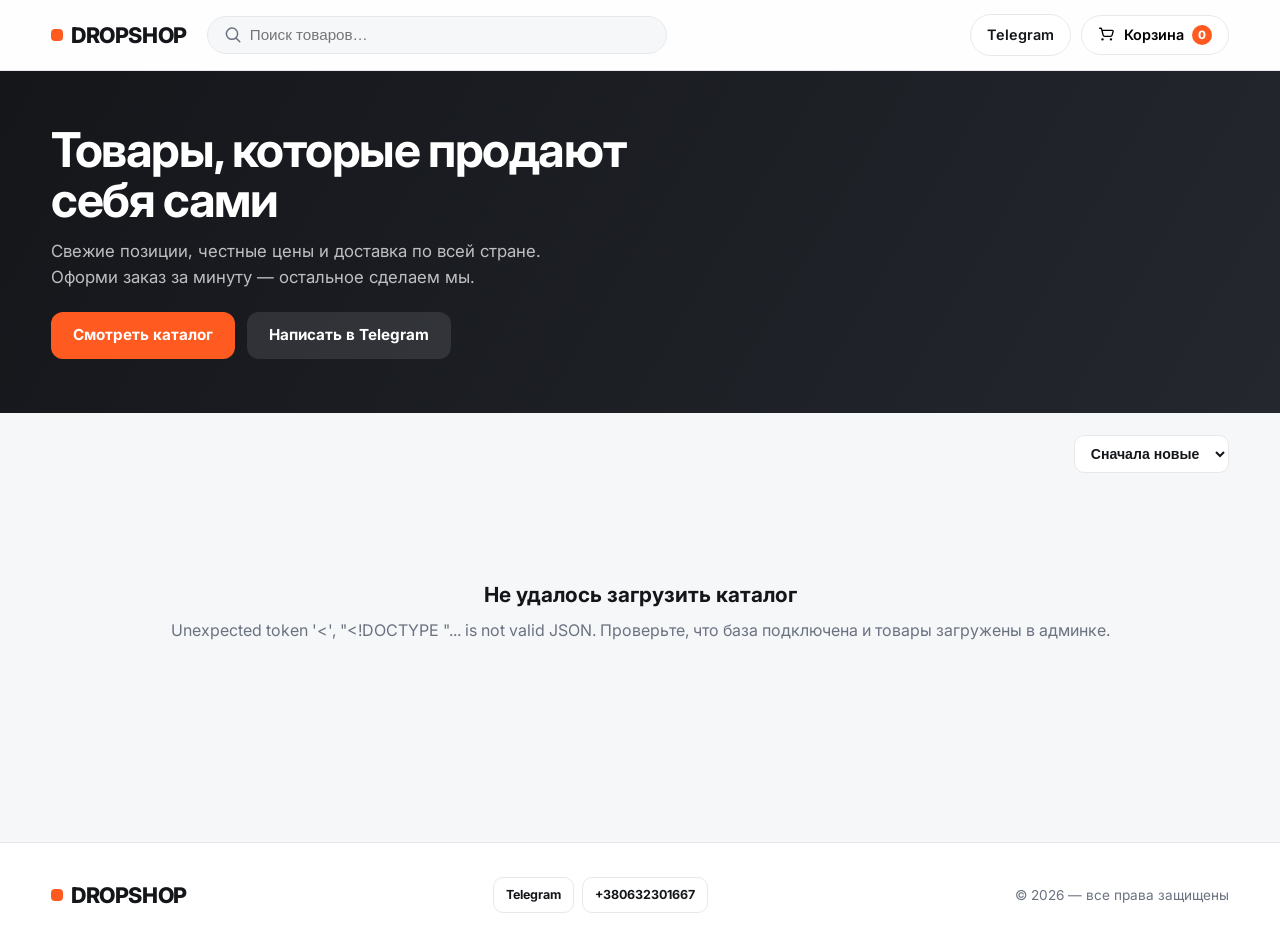
==== commit 530ec578: "Собрать дропшип-платформу: каталог, импорт XML, Telegram, статистика, ИИ Превращает одностраничный л" ====
--- a/index.html
+++ b/index.html
@@ -3,973 +3,92 @@
 <head>
 <meta charset="UTF-8">
 <meta name="viewport" content="width=device-width, initial-scale=1.0">
-<title>NOT BROKE — Limited Drop</title>
+<title>Магазин — каталог товаров</title>
 <link rel="preconnect" href="https://fonts.googleapis.com">
-<link href="https://fonts.googleapis.com/css2?family=Barlow+Condensed:ital,wght@0,400;0,600;0,700;0,800;0,900;1,800&family=Barlow:wght@300;400;500&display=swap" rel="stylesheet">
-<style>
-/* ── RESET & BASE ── */
-*, *::before, *::after { box-sizing: border-box; margin: 0; padding: 0; }
-html { scroll-behavior: smooth; }
-
-:root {
-  --black: #080808;
-  --white: #f2ede8;
-  --grey: #1a1a1a;
-  --mid: #2e2e2e;
-  --muted: #666;
-  --accent: #c8ff00;
-  --font-display: 'Barlow Condensed', sans-serif;
-  --font-body: 'Barlow', sans-serif;
-}
-
-body {
-  background: var(--black);
-  color: var(--white);
-  font-family: var(--font-body);
-  overflow-x: hidden;
-  cursor: none;
-}
-
-/* ── CUSTOM CURSOR ── */
-#cursor {
-  position: fixed; z-index: 9999; pointer-events: none;
-  width: 10px; height: 10px; border-radius: 50%;
-  background: var(--accent);
-  transform: translate(-50%, -50%);
-  transition: transform .1s, width .25s, height .25s, background .25s;
-  mix-blend-mode: difference;
-}
-#cursor.hover { width: 40px; height: 40px; }
-
-/* ── GRAIN OVERLAY ── */
-body::before {
-  content: '';
-  position: fixed; inset: 0; z-index: 9998; pointer-events: none;
-  opacity: .025;
-  background-image: url("data:image/svg+xml,%3Csvg viewBox='0 0 256 256' xmlns='http://www.w3.org/2000/svg'%3E%3Cfilter id='n'%3E%3CfeTurbulence type='fractalNoise' baseFrequency='.9' numOctaves='4' stitchTiles='stitch'/%3E%3C/filter%3E%3Crect width='100%25' height='100%25' filter='url(%23n)'/%3E%3C/svg%3E");
-  background-repeat: repeat;
-  background-size: 128px;
-}
-
-/* ── MARQUEE TICKER ── */
-.ticker {
-  overflow: hidden; border-top: 1px solid #1f1f1f; border-bottom: 1px solid #1f1f1f;
-  padding: .55rem 0; background: var(--black);
-  position: relative; z-index: 10;
-}
-.ticker-track {
-  display: flex; gap: 0; white-space: nowrap;
-  animation: ticker 18s linear infinite;
-}
-.ticker-item {
-  font-family: var(--font-display);
-  font-size: .78rem; font-weight: 600; letter-spacing: .25em; text-transform: uppercase;
-  color: var(--muted); padding: 0 2.5rem;
-  flex-shrink: 0;
-}
-.ticker-item.accent { color: var(--accent); }
-@keyframes ticker { from { transform: translateX(0); } to { transform: translateX(-50%); } }
-
-/* ── HERO ── */
-#hero {
-  min-height: 100svh;
-  display: grid;
-  grid-template-columns: 1fr 1fr;
-  position: relative; overflow: hidden;
-}
-
-.hero-left {
-  display: flex; flex-direction: column; justify-content: center;
-  padding: 7rem 4rem 5rem 5vw;
-  position: relative; z-index: 2;
-}
-
-.hero-tag {
-  display: inline-flex; align-items: center; gap: .6rem;
-  font-family: var(--font-display);
-  font-size: .72rem; font-weight: 700; letter-spacing: .3em; text-transform: uppercase;
-  color: var(--accent); margin-bottom: 2.5rem;
-}
-.hero-tag::before {
-  content: ''; display: block;
-  width: 8px; height: 8px; border-radius: 50%;
-  background: var(--accent);
-  animation: pulse 2s ease-in-out infinite;
-}
-@keyframes pulse {
-  0%, 100% { opacity: 1; transform: scale(1); }
-  50% { opacity: .4; transform: scale(.6); }
-}
-
-.hero-title {
-  font-family: var(--font-display);
-  font-size: clamp(5rem, 10vw, 9.5rem);
-  font-weight: 900; line-height: .88;
-  letter-spacing: -.02em;
-  text-transform: uppercase;
-  margin-bottom: 2rem;
-}
-.hero-title .outline {
-  -webkit-text-stroke: 1.5px var(--white);
-  color: transparent;
-}
-.hero-title .accent-word { color: var(--accent); }
-
-.hero-sub {
-  font-size: 1rem; font-weight: 300; line-height: 1.65;
-  color: rgba(242,237,232,.5);
-  max-width: 340px; margin-bottom: 3rem;
-}
-
-.price-row {
-  display: flex; align-items: baseline; gap: 1.2rem; margin-bottom: 2.5rem;
-}
-.price-main {
-  font-family: var(--font-display);
-  font-size: 3.5rem; font-weight: 800; line-height: 1; letter-spacing: -.02em;
-}
-.price-note {
-  font-size: .8rem; color: var(--muted); letter-spacing: .05em; text-transform: uppercase;
-}
-
-.cta-row { display: flex; gap: 1rem; align-items: center; flex-wrap: wrap; }
-
-.btn-main {
-  background: var(--accent); color: #000;
-  border: none; cursor: none;
-  font-family: var(--font-display);
-  font-size: 1rem; font-weight: 800; letter-spacing: .15em; text-transform: uppercase;
-  padding: 1.1rem 2.8rem;
-  transition: transform .2s, box-shadow .2s;
-  position: relative; overflow: hidden;
-}
-.btn-main::after {
-  content: '';
-  position: absolute; inset: 0;
-  background: rgba(255,255,255,.15);
-  transform: translateX(-100%) skewX(-20deg);
-  transition: transform .4s;
-}
-.btn-main:hover::after { transform: translateX(110%) skewX(-20deg); }
-.btn-main:hover { transform: translateY(-2px); box-shadow: 0 12px 40px rgba(200,255,0,.3); }
-
-.scroll-hint {
-  display: flex; align-items: center; gap: .6rem;
-  font-size: .72rem; letter-spacing: .2em; text-transform: uppercase; color: var(--muted);
-  margin-top: 4rem;
-}
-.scroll-hint::before {
-  content: '';
-  display: block; width: 1px; height: 40px;
-  background: linear-gradient(to bottom, transparent, var(--muted));
-  animation: scrollline 2s ease-in-out infinite;
-}
-@keyframes scrollline {
-  0%, 100% { opacity: .3; } 50% { opacity: 1; }
-}
-
-.hero-right {
-  position: relative; overflow: hidden;
-  background: var(--grey);
-}
-.hero-right::before {
-  content: '';
-  position: absolute; inset: 0; z-index: 1;
-  background: linear-gradient(to right, var(--black) 0%, transparent 20%),
-              linear-gradient(to top, var(--black) 0%, transparent 30%);
-}
-
-.hero-img-main {
-  width: 100%; height: 100%; object-fit: cover;
-  display: block;
-  filter: grayscale(15%) contrast(1.05);
-  transform: scale(1.02);
-  transition: transform 8s ease;
-}
-.hero-right:hover .hero-img-main { transform: scale(1); }
-
-.hero-number {
-  position: absolute; bottom: 2rem; right: 2rem; z-index: 2;
-  font-family: var(--font-display);
-  font-size: 8rem; font-weight: 900; line-height: 1;
-  color: rgba(242,237,232,.04);
-  letter-spacing: -.05em;
-  pointer-events: none;
-}
-
-/* ── SECTION DIVIDER ── */
-.divider {
-  height: 1px; background: linear-gradient(to right, transparent, #2a2a2a 30%, #2a2a2a 70%, transparent);
-  margin: 0;
-}
-
-/* ── BENEFITS ── */
-#benefits {
-  padding: 7rem 5vw;
-  max-width: 1300px; margin: 0 auto;
-}
-
-.section-header {
-  display: flex; align-items: baseline; justify-content: space-between;
-  margin-bottom: 4rem;
-}
-.section-num {
-  font-family: var(--font-display);
-  font-size: .75rem; font-weight: 700; letter-spacing: .3em;
-  text-transform: uppercase; color: var(--accent);
-}
-.section-title {
-  font-family: var(--font-display);
-  font-size: clamp(2.5rem, 5vw, 4.5rem);
-  font-weight: 900; text-transform: uppercase; letter-spacing: -.02em;
-  line-height: 1;
-}
-
-.benefits-grid {
-  display: grid;
-  grid-template-columns: repeat(3, 1fr);
-  gap: 1px;
-  background: #1a1a1a;
-  border: 1px solid #1a1a1a;
-}
-
-.benefit-card {
-  background: var(--black);
-  padding: 3rem 2.5rem;
-  position: relative; overflow: hidden;
-  transition: background .3s;
-}
-.benefit-card:hover { background: #0e0e0e; }
-
-.benefit-card::before {
-  content: attr(data-num);
-  position: absolute; top: -1rem; right: 1.5rem;
-  font-family: var(--font-display);
-  font-size: 6rem; font-weight: 900;
-  color: rgba(200,255,0,.04); line-height: 1;
-  pointer-events: none;
-}
-
-.benefit-icon {
-  width: 36px; height: 36px; margin-bottom: 1.8rem;
-  border: 1px solid #2a2a2a; display: flex; align-items: center; justify-content: center;
-}
-.benefit-icon svg { width: 18px; height: 18px; stroke: var(--accent); }
-
-.benefit-card h3 {
-  font-family: var(--font-display);
-  font-size: 1.5rem; font-weight: 800; text-transform: uppercase;
-  letter-spacing: .04em; margin-bottom: .8rem;
-}
-.benefit-card p {
-  font-size: .88rem; font-weight: 300; color: rgba(242,237,232,.45);
-  line-height: 1.7;
-}
-
-/* ── PRODUCT SHOWCASE ── */
-#showcase {
-  padding: 0 5vw 7rem;
-  max-width: 1300px; margin: 0 auto;
-}
-
-.showcase-grid {
-  display: grid;
-  grid-template-columns: 1fr 1fr;
-  gap: 1px; background: #1a1a1a; border: 1px solid #1a1a1a;
-}
-
-.showcase-img-wrap {
-  aspect-ratio: 4/5; overflow: hidden;
-  position: relative; background: #111;
-}
-.showcase-img-wrap img {
-  width: 100%; height: 100%; object-fit: cover;
-  transition: transform .6s ease; display: block;
-  filter: grayscale(10%);
-}
-.showcase-img-wrap:hover img { transform: scale(1.04); }
-
-.showcase-img-wrap.tall { aspect-ratio: 3/4; }
-
-.img-label {
-  position: absolute; bottom: 1.2rem; left: 1.2rem;
-  font-family: var(--font-display);
-  font-size: .65rem; font-weight: 700; letter-spacing: .2em; text-transform: uppercase;
-  background: rgba(8,8,8,.7); backdrop-filter: blur(8px);
-  padding: .35rem .7rem; color: rgba(242,237,232,.6);
-}
-
-/* ── REVIEWS ── */
-#reviews {
-  padding: 7rem 5vw;
-  background: var(--grey);
-  border-top: 1px solid #222; border-bottom: 1px solid #222;
-}
-
-.reviews-inner { max-width: 1300px; margin: 0 auto; }
-
-.reviews-grid {
-  display: grid;
-  grid-template-columns: repeat(3, 1fr);
-  gap: 1px; background: #222; border: 1px solid #222;
-  margin-top: 4rem;
-}
-
-.review-card {
-  background: var(--grey);
-  padding: 2.5rem;
-  position: relative;
-  transition: background .3s;
-}
-.review-card:hover { background: #202020; }
-
-.review-stars {
-  display: flex; gap: 3px; margin-bottom: 1.5rem;
-}
-.star { width: 12px; height: 12px; background: var(--accent); clip-path: polygon(50% 0%, 61% 35%, 98% 35%, 68% 57%, 79% 91%, 50% 70%, 21% 91%, 32% 57%, 2% 35%, 39% 35%); }
-
-.review-text {
-  font-size: .95rem; font-weight: 300; line-height: 1.75;
-  color: rgba(242,237,232,.75);
-  margin-bottom: 2rem;
-  font-style: italic;
-}
-.review-author {
-  font-family: var(--font-display);
-  font-size: .75rem; font-weight: 700; letter-spacing: .2em;
-  text-transform: uppercase; color: var(--muted);
-}
-
-/* ── ORDER FORM ── */
-#order {
-  padding: 9rem 5vw;
-  position: relative; overflow: hidden;
-}
-
-#order::before {
-  content: 'ORDER';
-  position: absolute; top: 50%; left: 50%;
-  transform: translate(-50%, -50%);
-  font-family: var(--font-display);
-  font-size: clamp(8rem, 20vw, 22rem);
-  font-weight: 900; text-transform: uppercase; letter-spacing: -.04em;
-  color: rgba(242,237,232,.018); pointer-events: none; white-space: nowrap;
-  user-select: none;
-}
-
-.order-inner {
-  max-width: 560px; margin: 0 auto; text-align: center;
-  position: relative; z-index: 1;
-}
-
-.order-tag {
-  font-family: var(--font-display);
-  font-size: .72rem; font-weight: 700; letter-spacing: .3em; text-transform: uppercase;
-  color: var(--accent); display: inline-block; margin-bottom: 1.5rem;
-}
-
-.order-title {
-  font-family: var(--font-display);
-  font-size: clamp(2.8rem, 7vw, 5.5rem);
-  font-weight: 900; text-transform: uppercase; letter-spacing: -.02em; line-height: .95;
-  margin-bottom: 1.2rem;
-}
-
-.order-sub {
-  font-size: .9rem; font-weight: 300; color: rgba(242,237,232,.45);
-  line-height: 1.7; margin-bottom: 3.5rem;
-}
-
-.form-group {
-  position: relative; margin-bottom: 1rem;
-}
-
-.form-group input {
-  width: 100%;
-  background: transparent;
-  border: none; border-bottom: 1px solid #2a2a2a;
-  color: var(--white);
-  font-family: var(--font-body); font-size: 1rem; font-weight: 300;
-  padding: 1.1rem 0;
-  transition: border-color .2s;
-  outline: none;
-  cursor: none;
-}
-.form-group input::placeholder { color: var(--muted); }
-.form-group input:focus { border-bottom-color: var(--accent); }
-
-.form-group label {
-  position: absolute; top: 1.1rem; left: 0;
-  font-size: .65rem; font-weight: 700; letter-spacing: .25em; text-transform: uppercase;
-  color: var(--muted); pointer-events: none;
-  transition: top .2s, font-size .2s, color .2s;
-}
-.form-group input:focus ~ label,
-.form-group input:not(:placeholder-shown) ~ label {
-  top: -.6rem; font-size: .6rem; color: var(--accent);
-}
-
-.btn-submit {
-  width: 100%; margin-top: 2rem;
-  background: var(--white); color: var(--black);
-  border: none; cursor: none;
-  font-family: var(--font-display);
-  font-size: 1.05rem; font-weight: 800; letter-spacing: .15em; text-transform: uppercase;
-  padding: 1.3rem;
-  position: relative; overflow: hidden;
-  transition: transform .2s;
-}
-.btn-submit::after {
-  content: '';
-  position: absolute; inset: 0;
-  background: var(--accent);
-  transform: translateX(-100%);
-  transition: transform .4s cubic-bezier(.4,0,.2,1);
-}
-.btn-submit:hover::after { transform: translateX(0); }
-.btn-submit:hover { transform: translateY(-1px); }
-.btn-submit span { position: relative; z-index: 1; }
-
-.stock-note {
-  display: flex; align-items: center; justify-content: center; gap: .6rem;
-  margin-top: 1.5rem;
-  font-size: .72rem; letter-spacing: .12em; text-transform: uppercase; color: var(--muted);
-}
-.stock-dot { width: 6px; height: 6px; border-radius: 50%; background: var(--accent); animation: pulse 2s infinite; }
-
-/* ── SUCCESS STATE ── */
-.success-msg {
-  display: none; text-align: center; padding: 2rem;
-}
-.success-msg.show { display: block; }
-.success-icon {
-  font-size: 3rem; margin-bottom: 1rem;
-}
-.success-msg h3 {
-  font-family: var(--font-display);
-  font-size: 2rem; font-weight: 800; text-transform: uppercase; margin-bottom: .5rem;
-}
-.success-msg p { font-size: .88rem; color: var(--muted); }
-
-/* ── FOOTER ── */
-footer {
-  border-top: 1px solid #1a1a1a;
-  padding: 2.5rem 5vw;
-  display: flex; align-items: center; justify-content: space-between; flex-wrap: wrap; gap: 1rem;
-}
-
-.footer-logo {
-  font-family: var(--font-display);
-  font-size: 1.4rem; font-weight: 900; letter-spacing: .1em; text-transform: uppercase;
-}
-
-.footer-copy {
-  font-size: .72rem; letter-spacing: .1em; text-transform: uppercase; color: var(--muted);
-}
-
-/* ── SCROLL REVEAL ── */
-.reveal {
-  opacity: 0; transform: translateY(40px);
-  transition: opacity .8s ease, transform .8s ease;
-}
-.reveal.in { opacity: 1; transform: none; }
-.reveal-delay-1 { transition-delay: .1s; }
-.reveal-delay-2 { transition-delay: .2s; }
-.reveal-delay-3 { transition-delay: .3s; }
-
-/* ── SITE HEADER ── */
-.site-header {
-  display: flex; align-items: center; justify-content: space-between;
-  padding: 1rem 5vw;
-  position: relative; z-index: 20;
-  border-bottom: 1px solid #141414;
-  background: var(--black);
-}
-.logo {
-  font-family: var(--font-display);
-  font-weight: 900; font-size: 1.45rem; letter-spacing: .06em; text-transform: uppercase;
-  color: var(--white); text-decoration: none;
-  display: inline-flex; align-items: center; gap: .65rem;
-}
-.logo .logo-mark {
-  width: 12px; height: 12px; background: var(--accent);
-  display: inline-block; transform: rotate(45deg);
-}
-.logo .accent-word { color: var(--accent); }
-
-.header-contacts { display: flex; align-items: center; gap: 1rem; }
-.hc-phone {
-  color: var(--white); text-decoration: none;
-  font-family: var(--font-display); font-weight: 700; letter-spacing: .08em; font-size: .92rem;
-}
-.hc-phone:hover { color: var(--accent); }
-.hc-btn {
-  text-decoration: none;
-  font-family: var(--font-display); font-weight: 700; text-transform: uppercase;
-  letter-spacing: .12em; font-size: .72rem;
-  padding: .55rem 1.05rem; border: 1px solid #2a2a2a; color: var(--white);
-  transition: background .2s, color .2s, border-color .2s;
-}
-.hc-btn.tg:hover { background: #29a9ea; border-color: #29a9ea; color: #fff; }
-.hc-btn.vb:hover { background: #7360f2; border-color: #7360f2; color: #fff; }
-
-/* ── HERO CONTACT ROW ── */
-.hero-contacts {
-  display: flex; align-items: center; gap: .8rem; flex-wrap: wrap;
-  margin-top: 1.6rem;
-}
-.hero-contacts .hc-label {
-  font-size: .72rem; letter-spacing: .18em; text-transform: uppercase; color: var(--muted);
-}
-.msg-btn {
-  display: inline-flex; align-items: center; gap: .5rem;
-  text-decoration: none;
-  font-family: var(--font-display); font-weight: 700; text-transform: uppercase;
-  letter-spacing: .1em; font-size: .78rem;
-  padding: .6rem 1.1rem; border: 1px solid #2a2a2a; color: var(--white);
-  transition: background .2s, color .2s, border-color .2s, transform .2s;
-}
-.msg-btn::before {
-  content: ''; width: 8px; height: 8px; border-radius: 50%;
-}
-.msg-btn.tg::before { background: #29a9ea; }
-.msg-btn.vb::before { background: #7360f2; }
-.msg-btn:hover { transform: translateY(-2px); border-color: var(--accent); }
-
-/* ── TRUST BAR ── */
-.trust-bar {
-  display: grid; grid-template-columns: repeat(3, 1fr);
-  gap: 1px; background: #1a1a1a; border-top: 1px solid #1a1a1a; border-bottom: 1px solid #1a1a1a;
-}
-.trust-item {
-  background: var(--black);
-  display: flex; align-items: center; gap: 1rem;
-  padding: 1.8rem 2rem;
-}
-.trust-item svg { width: 30px; height: 30px; stroke: var(--accent); flex-shrink: 0; }
-.trust-item .ti-title {
-  font-family: var(--font-display);
-  font-size: 1.05rem; font-weight: 800; text-transform: uppercase; letter-spacing: .03em;
-  line-height: 1.1;
-}
-.trust-item .ti-sub {
-  font-size: .78rem; font-weight: 300; color: rgba(242,237,232,.45); line-height: 1.4; margin-top: .2rem;
-}
-
-/* ── GUARANTEE (order) ── */
-.guarantee {
-  display: flex; align-items: center; gap: .8rem; justify-content: center;
-  border: 1px solid #2a2a2a; padding: 1.1rem 1.4rem; margin-bottom: 2rem;
-}
-.guarantee svg { width: 26px; height: 26px; stroke: var(--accent); flex-shrink: 0; }
-.guarantee .g-title {
-  font-family: var(--font-display);
-  font-size: 1rem; font-weight: 800; text-transform: uppercase; letter-spacing: .05em;
-}
-.guarantee .g-sub { font-size: .75rem; color: var(--muted); margin-top: .15rem; }
-
-/* ── ORDER DIRECT CONTACT ── */
-.order-direct {
-  margin-top: 2.5rem; padding-top: 2.5rem; border-top: 1px solid #1f1f1f;
-}
-.order-direct .od-label {
-  font-size: .78rem; letter-spacing: .12em; text-transform: uppercase; color: var(--muted);
-  margin-bottom: 1.2rem;
-}
-.order-direct .od-btns {
-  display: flex; gap: .8rem; justify-content: center; flex-wrap: wrap;
-}
-
-/* ── FOOTER CONTACTS ── */
-.footer-contacts { display: flex; align-items: center; gap: 1rem; flex-wrap: wrap; }
-
-/* ── RESPONSIVE ── */
-@media (max-width: 900px) {
-  #hero { grid-template-columns: 1fr; min-height: auto; }
-  .hero-left { padding: 6rem 6vw 3rem; }
-  .hero-right { height: 60vw; }
-  .benefits-grid { grid-template-columns: 1fr; }
-  .showcase-grid { grid-template-columns: 1fr; }
-  .reviews-grid { grid-template-columns: 1fr; }
-  .section-header { flex-direction: column; gap: .8rem; }
-}
-
-@media (max-width: 900px) {
-  .trust-bar { grid-template-columns: 1fr; }
-}
-
-@media (max-width: 600px) {
-  .hero-title { font-size: 4.2rem; }
-  .hero-left { padding: 5rem 5vw 3rem; }
-  #benefits, #showcase, #reviews, #order { padding-left: 5vw; padding-right: 5vw; }
-  footer { flex-direction: column; text-align: center; }
-  .site-header { padding: .9rem 5vw; }
-  .hc-phone { display: none; }
-  .hc-btn { padding: .5rem .8rem; font-size: .68rem; }
-  .logo { font-size: 1.25rem; }
-  .footer-contacts { justify-content: center; }
-}
-</style>
+<link href="https://fonts.googleapis.com/css2?family=Inter:wght@400;500;600;700;800&display=swap" rel="stylesheet">
+<link rel="stylesheet" href="/assets/css/store.css">
 </head>
 <body>
 
-<div id="cursor"></div>
-
-<!-- SITE HEADER -->
-<header class="site-header">
-  <a href="#hero" class="logo">
-    <span class="logo-mark"></span>
-    NOT <span class="accent-word">BROKE</span>
-  </a>
-  <div class="header-contacts">
-    <a href="tel:+380632301667" class="hc-phone">063 230 16 67</a>
-    <a href="https://t.me/Personal_name09" target="_blank" rel="noopener" class="hc-btn tg">Telegram</a>
-    <a href="viber://chat?number=%2B380632301667" class="hc-btn vb">Viber</a>
+<!-- Header -->
+<header class="hdr">
+  <div class="wrap hdr-in">
+    <a href="/" class="logo"><span class="dot"></span><span data-site-name>SHOP</span></a>
+    <div class="search">
+      <svg fill="none" viewBox="0 0 24 24" stroke-width="2"><path stroke-linecap="round" stroke-linejoin="round" d="m21 21-5.2-5.2m0 0A7.5 7.5 0 1 0 5.2 5.2a7.5 7.5 0 0 0 10.6 10.6Z"/></svg>
+      <input id="search-input" type="search" placeholder="Поиск товаров…" autocomplete="off">
+    </div>
+    <div class="hdr-actions">
+      <a class="icon-btn" data-tg href="#" target="_blank" rel="noopener">Telegram</a>
+      <button class="icon-btn" id="cart-open">
+        <svg fill="none" viewBox="0 0 24 24" stroke-width="1.8"><path stroke-linecap="round" stroke-linejoin="round" d="M2.25 3h1.4a1.13 1.13 0 0 1 1.1.86l.38 1.52m0 0 1.7 6.8a2.25 2.25 0 0 0 2.2 1.7h7.6a2.25 2.25 0 0 0 2.18-1.68l1.34-5.02a1.13 1.13 0 0 0-1.1-1.42H5.13m1.62 12.06a.75.75 0 1 1-1.5 0 .75.75 0 0 1 1.5 0Zm11.25 0a.75.75 0 1 1-1.5 0 .75.75 0 0 1 1.5 0Z"/></svg>
+        Корзина <span class="cart-count">0</span>
+      </button>
+    </div>
   </div>
 </header>
 
-<!-- TICKER -->
-<div class="ticker">
-  <div class="ticker-track" id="ticker-track">
-    <!-- filled by JS -->
-  </div>
-</div>
-
-<!-- HERO -->
-<section id="hero">
-  <div class="hero-left">
-    <p class="hero-tag reveal">Limited Drop — 2025</p>
-
-    <h1 class="hero-title reveal reveal-delay-1">
-      NOT<br>
-      <span class="outline">BRO</span><span class="accent-word">KE</span>
-    </h1>
-
-    <p class="hero-sub reveal reveal-delay-2">
-      Oversized streetwear для тех, кто привык выделяться. Плотный хлопок, чистый стиль.
-    </p>
-
-    <div class="price-row reveal reveal-delay-2">
-      <span class="price-main">599 грн</span>
-      <span class="price-note">Бесплатная доставка</span>
-    </div>
-
-    <div class="cta-row reveal reveal-delay-3">
-      <button class="btn-main" onclick="scrollToOrder()">
-        Заказать сейчас
-      </button>
-    </div>
-
-    <div class="hero-contacts reveal reveal-delay-3">
-      <span class="hc-label">Напиши менеджеру:</span>
-      <a href="https://t.me/Personal_name09" target="_blank" rel="noopener" class="msg-btn tg">Telegram</a>
-      <a href="viber://chat?number=%2B380632301667" class="msg-btn vb">Viber</a>
-    </div>
-
-    <div class="scroll-hint reveal reveal-delay-3">Скролл вниз</div>
-  </div>
-
-  <div class="hero-right">
-    <img class="hero-img-main" src="mocaup(1).png" alt="NOT BROKE T-Shirt">
-    <div class="hero-number">01</div>
-  </div>
-</section>
-
-<div class="divider"></div>
-
-<!-- TRUST BAR -->
-<section class="trust-bar">
-  <div class="trust-item reveal">
-    <svg fill="none" viewBox="0 0 24 24" stroke-width="1.5"><path stroke-linecap="round" stroke-linejoin="round" d="M9 12.75L11.25 15 15 9.75M21 12a9 9 0 11-18 0 9 9 0 0118 0z"/></svg>
-    <div>
-      <div class="ti-title">Возврат 30 дней</div>
-      <div class="ti-sub">Не подошло — вернём деньги без вопросов</div>
-    </div>
-  </div>
-  <div class="trust-item reveal reveal-delay-1">
-    <svg fill="none" viewBox="0 0 24 24" stroke-width="1.5"><path stroke-linecap="round" stroke-linejoin="round" d="M8.25 18.75a1.5 1.5 0 01-3 0m3 0a1.5 1.5 0 00-3 0m3 0h6m-9 0H3.375a1.125 1.125 0 01-1.125-1.125V14.25m17.25 4.5a1.5 1.5 0 01-3 0m3 0a1.5 1.5 0 00-3 0m3 0h1.125c.621 0 1.129-.504 1.09-1.124a17.902 17.902 0 00-3.213-9.193 2.056 2.056 0 00-1.58-.86H14.25M16.5 18.75h-6m6 0V7.5m0 11.25h1.5m-8.25-8.25H5.25m0 0V7.5m0 2.25H2.25"/></svg>
-    <div>
-      <div class="ti-title">Доставка по Украине</div>
-      <div class="ti-sub">Нова Пошта — по всей стране</div>
-    </div>
-  </div>
-  <div class="trust-item reveal reveal-delay-2">
-    <svg fill="none" viewBox="0 0 24 24" stroke-width="1.5"><path stroke-linecap="round" stroke-linejoin="round" d="M7.5 8.25h9m-9 3H12m-9.75 1.51c0 1.6 1.123 2.994 2.707 3.227 1.129.166 2.27.293 3.423.379.35.026.67.21.865.501L12 21l2.755-4.133a1.14 1.14 0 01.865-.501 48.172 48.172 0 003.423-.379c1.584-.233 2.707-1.626 2.707-3.228V6.741c0-1.602-1.123-2.995-2.707-3.228A48.394 48.394 0 0012 3c-2.392 0-4.744.175-7.043.513C3.373 3.746 2.25 5.14 2.25 6.741v6.018z"/></svg>
-    <div>
-      <div class="ti-title">Личный менеджер</div>
-      <div class="ti-sub">Ответим в Telegram / Viber перед покупкой</div>
+<!-- Hero -->
+<section class="hero">
+  <div class="wrap hero-in">
+    <h1 id="hero-title">Каталог товаров</h1>
+    <p id="hero-text"></p>
+    <div class="hero-cta">
+      <a href="#catalog" class="btn btn-primary">Смотреть каталог</a>
+      <a class="btn btn-ghost" data-tg href="#" target="_blank" rel="noopener">Написать в Telegram</a>
     </div>
   </div>
 </section>
 
-<!-- TICKER 2 -->
-<div class="ticker">
-  <div class="ticker-track" id="ticker-track-2"></div>
-</div>
-
-<!-- BENEFITS -->
-<section>
-  <div id="benefits">
-    <div class="section-header reveal">
-      <span class="section-num">01 / Почему мы</span>
-      <h2 class="section-title">Сделано<br>правильно</h2>
-    </div>
-
-    <div class="benefits-grid">
-      <div class="benefit-card reveal" data-num="1">
-        <div class="benefit-icon">
-          <svg fill="none" viewBox="0 0 24 24" stroke-width="1.5"><path stroke-linecap="round" stroke-linejoin="round" d="M3.75 3.75v4.5m0-4.5h4.5m-4.5 0L9 9M3.75 20.25v-4.5m0 4.5h4.5m-4.5 0L9 15M20.25 3.75h-4.5m4.5 0v4.5m0-4.5L15 9m5.25 11.25h-4.5m4.5 0v-4.5m0 4.5L15 15"/></svg>
-        </div>
-        <h3>Oversized Fit</h3>
-        <p>Свободная посадка в современном streetwear стиле. Выверенный крой, который носится так, как должен.</p>
-      </div>
-      <div class="benefit-card reveal reveal-delay-1" data-num="2">
-        <div class="benefit-icon">
-          <svg fill="none" viewBox="0 0 24 24" stroke-width="1.5"><path stroke-linecap="round" stroke-linejoin="round" d="M9.813 15.904L9 18.75l-.813-2.846a4.5 4.5 0 00-3.09-3.09L2.25 12l2.846-.813a4.5 4.5 0 003.09-3.09L9 5.25l.813 2.846a4.5 4.5 0 003.09 3.09L15.75 12l-2.846.813a4.5 4.5 0 00-3.09 3.091z"/></svg>
-        </div>
-        <h3>Premium Cotton</h3>
-        <p>Плотный и приятный материал для ежедневного комфорта. Держит форму после стирки.</p>
-      </div>
-      <div class="benefit-card reveal reveal-delay-2" data-num="3">
-        <div class="benefit-icon">
-          <svg fill="none" viewBox="0 0 24 24" stroke-width="1.5"><path stroke-linecap="round" stroke-linejoin="round" d="M2.036 12.322a1.012 1.012 0 010-.639C3.423 7.51 7.36 4.5 12 4.5c4.638 0 8.573 3.007 9.963 7.178.07.207.07.431 0 .639C20.577 16.49 16.64 19.5 12 19.5c-4.638 0-8.573-3.007-9.963-7.178z"/><path stroke-linecap="round" stroke-linejoin="round" d="M15 12a3 3 0 11-6 0 3 3 0 016 0z"/></svg>
-        </div>
-        <h3>Minimal Design</h3>
-        <p>Чистый стиль, который выглядит дороже своей цены. Никаких лишних деталей.</p>
-      </div>
+<!-- Toolbar + Grid -->
+<main class="wrap" id="catalog">
+  <div class="toolbar">
+    <div class="chips" id="chips"></div>
+    <div class="sort">
+      <select id="sort" aria-label="Сортировка">
+        <option value="new">Сначала новые</option>
+        <option value="price_asc">Дешевле</option>
+        <option value="price_desc">Дороже</option>
+        <option value="title">По названию</option>
+      </select>
     </div>
   </div>
-</section>
+  <div class="grid" id="grid"></div>
+  <div class="pager" id="pager"></div>
+</main>
 
-<div class="divider"></div>
-
-<!-- SHOWCASE -->
-<section>
-  <div id="showcase">
-    <div class="section-header reveal">
-      <span class="section-num">02 / Как выглядит</span>
-      <h2 class="section-title">Носи<br>по-настоящему</h2>
+<footer>
+  <div class="wrap foot-in">
+    <a href="/" class="logo"><span class="dot"></span><span data-site-name>SHOP</span></a>
+    <div class="direct">
+      <a class="tag tg" data-tg href="#" target="_blank" rel="noopener">Telegram</a>
+      <a class="tag" data-phone href="#">Телефон</a>
     </div>
-    <div class="showcase-grid">
-      <div class="showcase-img-wrap reveal">
-        <img src="mocaup(1).png" alt="NOT BROKE flatlay">
-        <span class="img-label">Flatlay / Drop 01</span>
-      </div>
-      <div class="showcase-img-wrap reveal reveal-delay-1">
-        <img src="t-shirt.png" alt="NOT BROKE on street">
-        <span class="img-label">Street / Real Wear</span>
-      </div>
-    </div>
+    <span class="muted">© <span id="year"></span> — все права защищены</span>
   </div>
-</section>
-
-<div class="divider"></div>
-
-<!-- REVIEWS -->
-<section id="reviews">
-  <div class="reviews-inner">
-    <div class="section-header reveal">
-      <span class="section-num">03 / Отзывы</span>
-      <h2 class="section-title">Говорят<br>сами за себя</h2>
-    </div>
-    <div class="reviews-grid">
-      <div class="review-card reveal">
-        <div class="review-stars">
-          <div class="star"></div><div class="star"></div><div class="star"></div><div class="star"></div><div class="star"></div>
-        </div>
-        <p class="review-text">«В жизни выглядит намного дороже чем ожидал. Реально крутая вещь.»</p>
-        <span class="review-author">— Артём</span>
-      </div>
-      <div class="review-card reveal reveal-delay-1">
-        <div class="review-stars">
-          <div class="star"></div><div class="star"></div><div class="star"></div><div class="star"></div><div class="star"></div>
-        </div>
-        <p class="review-text">«Очень приятная ткань и идеальный oversized. Уже второй заказ.»</p>
-        <span class="review-author">— Максим</span>
-      </div>
-      <div class="review-card reveal reveal-delay-2">
-        <div class="review-stars">
-          <div class="star"></div><div class="star"></div><div class="star"></div><div class="star"></div><div class="star"></div>
-        </div>
-        <p class="review-text">«Поймал уже несколько вопросов где купил. Всем советую.»</p>
-        <span class="review-author">— Данил</span>
-      </div>
-    </div>
-  </div>
-</section>
-
-<!-- ORDER -->
-<section id="order">
-  <div class="order-inner">
-    <span class="order-tag reveal">Осталось ограниченное количество</span>
-    <h2 class="order-title reveal">Оставь<br>заявку</h2>
-    <p class="order-sub reveal">Напишем тебе в течение часа. Уточним размер и оформим доставку.</p>
-
-    <div class="guarantee reveal">
-      <svg fill="none" viewBox="0 0 24 24" stroke-width="1.5"><path stroke-linecap="round" stroke-linejoin="round" d="M9 12.75L11.25 15 15 9.75m-3-7.036A11.959 11.959 0 013.598 6 11.99 11.99 0 003 9.749c0 5.592 3.824 10.29 9 11.623 5.176-1.332 9-6.03 9-11.622 0-1.31-.21-2.571-.598-3.751h-.152c-3.196 0-6.1-1.248-8.25-3.285z"/></svg>
-      <div>
-        <div class="g-title">Гарантия возврата 30 дней</div>
-        <div class="g-sub">Не подошло — вернём деньги. Мы уверены в качестве.</div>
-      </div>
-    </div>
-
-    <form id="lead-form" class="reveal">
-      <div class="form-group">
-        <input type="text" id="name" placeholder=" " required>
-        <label for="name">Ваше имя</label>
-      </div>
-      <div class="form-group">
-        <input type="tel" id="phone" placeholder=" " required>
-        <label for="phone">Телефон / Telegram</label>
-      </div>
-      <button type="submit" class="btn-submit">
-        <span>Отправить заявку →</span>
-      </button>
-    </form>
-
-    <div class="success-msg" id="success-msg">
-      <div class="success-icon">✓</div>
-      <h3>Заявка отправлена!</h3>
-      <p>Напишем тебе в ближайшее время.</p>
-    </div>
-
-    <p class="stock-note reveal">
-      <span class="stock-dot"></span>
-      Успей до следующего дропа
-    </p>
-
-    <div class="order-direct reveal">
-      <p class="od-label">Не любишь формы? Напиши нам напрямую:</p>
-      <div class="od-btns">
-        <a href="tel:+380632301667" class="msg-btn">063 230 16 67</a>
-        <a href="https://t.me/Personal_name09" target="_blank" rel="noopener" class="msg-btn tg">Telegram</a>
-        <a href="viber://chat?number=%2B380632301667" class="msg-btn vb">Viber</a>
-      </div>
-    </div>
-  </div>
-</section>
-
-<!-- FOOTER -->
-<footer>
-  <a href="#hero" class="logo footer-logo">
-    <span class="logo-mark"></span>
-    NOT <span class="accent-word">BROKE</span>
-  </a>
-  <div class="footer-contacts">
-    <a href="tel:+380632301667" class="hc-phone">063 230 16 67</a>
-    <a href="https://t.me/Personal_name09" target="_blank" rel="noopener" class="hc-btn tg">Telegram</a>
-    <a href="viber://chat?number=%2B380632301667" class="hc-btn vb">Viber</a>
-  </div>
-  <span class="footer-copy">© 2025 — Limited Drop</span>
 </footer>
 
-<script>
+<!-- Cart drawer -->
+<div class="overlay" id="overlay"></div>
+<aside class="drawer" id="drawer" aria-label="Корзина">
+  <div class="drawer-hd"><h3>Корзина</h3><button class="x" id="cart-close">×</button></div>
+  <div class="drawer-body" id="cart-body"></div>
+  <div class="drawer-ft">
+    <div class="total-row"><span>Итого</span><span id="cart-total">0 грн</span></div>
+    <form id="checkout-form">
+      <div class="field"><label for="c-name">Имя</label><input id="c-name" required placeholder="Как к вам обращаться"></div>
+      <div class="field"><label for="c-phone">Телефон / Telegram</label><input id="c-phone" required placeholder="+380…"></div>
+      <div class="field"><label for="c-comment">Комментарий</label><textarea id="c-comment" rows="2" placeholder="Размер, цвет, адрес…"></textarea></div>
+      <button type="submit" class="btn btn-primary btn-block" id="checkout-btn">Оформить заказ</button>
+      <p class="form-note">Нажимая кнопку, вы отправляете заявку менеджеру</p>
+    </form>
+  </div>
+</aside>
 
-// ── CURSOR ──
-const cursor = document.getElementById('cursor');
-document.addEventListener('mousemove', e => {
-  cursor.style.left = e.clientX + 'px';
-  cursor.style.top = e.clientY + 'px';
-});
-document.querySelectorAll('button, a, input').forEach(el => {
-  el.addEventListener('mouseenter', () => cursor.classList.add('hover'));
-  el.addEventListener('mouseleave', () => cursor.classList.remove('hover'));
-});
+<div class="toast" id="toast"></div>
 
-// ── TICKER ──
-const tickerItems = [
-  { text: 'NOT BROKE', accent: true },
-  { text: 'Limited Drop 2025', accent: false },
-  { text: 'Oversized Streetwear', accent: false },
-  { text: 'Premium Cotton', accent: false },
-  { text: '599 грн', accent: true },
-  { text: 'Free Delivery', accent: false },
-  { text: 'NOT BROKE', accent: true },
-  { text: 'Limited Drop 2025', accent: false },
-  { text: 'Oversized Streetwear', accent: false },
-  { text: 'Premium Cotton', accent: false },
-  { text: '599 грн', accent: true },
-  { text: 'Free Delivery', accent: false },
-];
-
-function buildTicker(id, items) {
-  const el = document.getElementById(id);
-  const doubled = [...items, ...items];
-  el.innerHTML = doubled.map(i =>
-    `<span class="ticker-item${i.accent ? ' accent' : ''}">${i.accent ? '✦ ' : ''}${i.text}</span>`
-  ).join('');
-}
-buildTicker('ticker-track', tickerItems);
-
-const ticker2Items = [
-  { text: 'Streetwear', accent: false },
-  { text: 'Minimal Design', accent: true },
-  { text: 'Everyday Wear', accent: false },
-  { text: 'Drop 01', accent: true },
-  { text: 'Ukraine Made', accent: false },
-  { text: 'Not For Everyone', accent: true },
-  { text: 'Streetwear', accent: false },
-  { text: 'Minimal Design', accent: true },
-  { text: 'Everyday Wear', accent: false },
-  { text: 'Drop 01', accent: true },
-  { text: 'Ukraine Made', accent: false },
-  { text: 'Not For Everyone', accent: true },
-];
-buildTicker('ticker-track-2', ticker2Items);
-document.getElementById('ticker-track-2').style.animationDirection = 'reverse';
-
-// ── SCROLL REVEAL ──
-const revealEls = document.querySelectorAll('.reveal');
-const obs = new IntersectionObserver(entries => {
-  entries.forEach(e => { if (e.isIntersecting) e.target.classList.add('in'); });
-}, { threshold: 0.1 });
-revealEls.forEach(el => obs.observe(el));
-
-// ── SCROLL TO ORDER ──
-function scrollToOrder() {
-  document.getElementById('order').scrollIntoView({ behavior: 'smooth' });
-}
-
-// ── FORM ──
-document.getElementById('lead-form').addEventListener('submit', async (e) => {
-  e.preventDefault();
-  const name = document.getElementById('name').value.trim();
-  const phone = document.getElementById('phone').value.trim();
-  if (!name || !phone) return;
-
-  const message = `🔥 Новая заявка!\n\nИмя: ${name}\nТелефон: ${phone}\nТовар: NOT BROKE — 599 грн`;
-
- try {
-
-  const res = await fetch('/api/send', {
-
-    method: 'POST',
-
-    headers: {
-      'Content-Type': 'application/json'
-    },
-
-    body: JSON.stringify({
-      name,
-      phone,
-      product: 'NOT BROKE — 599 грн'
-    })
-
-  });
-
-  if (!res.ok) throw new Error();
-
-  document.getElementById('lead-form').style.display = 'none';
-
-  document.getElementById('success-msg')
-    .classList.add('show');
-
-} catch {
-
-  alert('Ошибка при отправке. Попробуйте позже.');
-
-}
-});
-</script>
+<script src="/assets/js/config.js"></script>
+<script src="/assets/js/store.js"></script>
+<script>document.getElementById('year').textContent = new Date().getFullYear();</script>
 </body>
 </html>
--- a/assets/css/store.css
+++ b/assets/css/store.css
@@ -0,0 +1,155 @@
+/* ── Дропшип-магазин: витрина ── */
+:root {
+  --bg: #f6f7f9;
+  --surface: #ffffff;
+  --ink: #14161a;
+  --muted: #6b7280;
+  --line: #e6e8eb;
+  --accent: #ff5a1f;
+  --accent-ink: #ffffff;
+  --ok: #16a34a;
+  --radius: 16px;
+  --shadow: 0 1px 2px rgba(16,22,26,.05), 0 8px 24px rgba(16,22,26,.06);
+  --font: 'Inter', -apple-system, BlinkMacSystemFont, 'Segoe UI', Roboto, sans-serif;
+}
+* { box-sizing: border-box; margin: 0; padding: 0; }
+html { scroll-behavior: smooth; }
+body { background: var(--bg); color: var(--ink); font-family: var(--font); line-height: 1.5; -webkit-font-smoothing: antialiased; }
+a { color: inherit; text-decoration: none; }
+img { max-width: 100%; display: block; }
+button { font-family: inherit; cursor: pointer; }
+.wrap { width: min(1200px, 92%); margin: 0 auto; }
+
+/* Header */
+.hdr { position: sticky; top: 0; z-index: 40; background: rgba(255,255,255,.85); backdrop-filter: blur(10px); border-bottom: 1px solid var(--line); }
+.hdr-in { display: flex; align-items: center; gap: 20px; padding: 14px 0; }
+.logo { font-weight: 800; font-size: 1.35rem; letter-spacing: -.02em; display: flex; align-items: center; gap: 8px; white-space: nowrap; }
+.logo .dot { width: 12px; height: 12px; border-radius: 4px; background: var(--accent); display: inline-block; }
+.search { flex: 1; display: flex; align-items: center; gap: 8px; background: var(--bg); border: 1px solid var(--line); border-radius: 999px; padding: 9px 16px; max-width: 460px; }
+.search input { border: none; background: transparent; outline: none; width: 100%; font-size: .95rem; color: var(--ink); }
+.search svg { width: 18px; height: 18px; stroke: var(--muted); flex-shrink: 0; }
+.hdr-actions { display: flex; align-items: center; gap: 10px; margin-left: auto; }
+.icon-btn { position: relative; display: inline-flex; align-items: center; gap: 8px; border: 1px solid var(--line); background: var(--surface); border-radius: 999px; padding: 9px 16px; font-weight: 600; font-size: .9rem; transition: border-color .15s, transform .15s; }
+.icon-btn:hover { border-color: var(--accent); }
+.icon-btn svg { width: 18px; height: 18px; stroke: currentColor; }
+.cart-count { min-width: 20px; height: 20px; padding: 0 6px; border-radius: 999px; background: var(--accent); color: var(--accent-ink); font-size: .72rem; font-weight: 800; display: inline-flex; align-items: center; justify-content: center; }
+
+/* Hero band */
+.hero { background: linear-gradient(120deg, #14161a, #24272e); color: #fff; }
+.hero-in { padding: 54px 0; display: grid; gap: 14px; }
+.hero h1 { font-size: clamp(1.9rem, 4.5vw, 3rem); letter-spacing: -.03em; line-height: 1.05; max-width: 640px; }
+.hero p { color: rgba(255,255,255,.72); max-width: 560px; font-size: 1.05rem; }
+.hero-cta { display: flex; gap: 12px; flex-wrap: wrap; margin-top: 8px; }
+.btn { display: inline-flex; align-items: center; gap: 8px; border: none; border-radius: 12px; padding: 12px 22px; font-weight: 700; font-size: .95rem; transition: transform .12s, opacity .15s, background .15s; }
+.btn:hover { transform: translateY(-1px); }
+.btn-primary { background: var(--accent); color: var(--accent-ink); }
+.btn-ghost { background: rgba(255,255,255,.1); color: #fff; }
+.btn-line { background: var(--surface); border: 1px solid var(--line); color: var(--ink); }
+.btn-block { width: 100%; justify-content: center; }
+.btn[disabled] { opacity: .5; pointer-events: none; }
+
+/* Toolbar */
+.toolbar { display: flex; align-items: center; gap: 12px; flex-wrap: wrap; padding: 22px 0 6px; }
+.chips { display: flex; gap: 8px; overflow-x: auto; padding-bottom: 4px; }
+.chip { white-space: nowrap; border: 1px solid var(--line); background: var(--surface); border-radius: 999px; padding: 8px 15px; font-size: .88rem; font-weight: 600; color: var(--muted); }
+.chip.active { background: var(--ink); color: #fff; border-color: var(--ink); }
+.sort { margin-left: auto; }
+.sort select { border: 1px solid var(--line); background: var(--surface); border-radius: 10px; padding: 9px 12px; font-size: .88rem; font-weight: 600; color: var(--ink); }
+
+/* Grid */
+.grid { display: grid; grid-template-columns: repeat(4, 1fr); gap: 20px; padding: 20px 0 60px; }
+.card { background: var(--surface); border: 1px solid var(--line); border-radius: var(--radius); overflow: hidden; display: flex; flex-direction: column; transition: transform .15s, box-shadow .2s; }
+.card:hover { transform: translateY(-3px); box-shadow: var(--shadow); }
+.card-img { aspect-ratio: 1/1; background: #f0f1f3; overflow: hidden; position: relative; }
+.card-img img { width: 100%; height: 100%; object-fit: cover; transition: transform .3s; }
+.card:hover .card-img img { transform: scale(1.04); }
+.card-img .ph { width: 100%; height: 100%; display: flex; align-items: center; justify-content: center; color: #c4c8cf; font-size: .8rem; }
+.badge { position: absolute; top: 10px; left: 10px; background: var(--accent); color: #fff; font-size: .7rem; font-weight: 800; padding: 4px 9px; border-radius: 999px; }
+.badge.out { background: #9ca3af; }
+.card-body { padding: 14px; display: flex; flex-direction: column; gap: 6px; flex: 1; }
+.card-cat { font-size: .72rem; font-weight: 700; text-transform: uppercase; letter-spacing: .05em; color: var(--muted); }
+.card-title { font-weight: 600; font-size: .96rem; line-height: 1.3; display: -webkit-box; -webkit-line-clamp: 2; -webkit-box-orient: vertical; overflow: hidden; }
+.card-title a:hover { color: var(--accent); }
+.card-foot { margin-top: auto; display: flex; align-items: center; justify-content: space-between; gap: 8px; padding-top: 6px; }
+.price { font-weight: 800; font-size: 1.05rem; }
+.price .old { font-weight: 500; font-size: .82rem; color: var(--muted); text-decoration: line-through; margin-left: 6px; }
+.add-btn { border: 1px solid var(--line); background: var(--surface); border-radius: 10px; width: 38px; height: 38px; display: inline-flex; align-items: center; justify-content: center; transition: background .15s, color .15s, border-color .15s; }
+.add-btn:hover { background: var(--accent); border-color: var(--accent); color: #fff; }
+.add-btn svg { width: 18px; height: 18px; stroke: currentColor; }
+
+/* States */
+.state { padding: 80px 0; text-align: center; color: var(--muted); }
+.state h3 { color: var(--ink); font-size: 1.3rem; margin-bottom: 8px; }
+.skeleton { background: linear-gradient(90deg,#eef0f2,#f6f7f9,#eef0f2); background-size: 200% 100%; animation: sk 1.2s infinite; }
+@keyframes sk { from { background-position: 200% 0; } to { background-position: -200% 0; } }
+.sk-card { height: 300px; border-radius: var(--radius); }
+.pager { display: flex; justify-content: center; gap: 10px; padding-bottom: 60px; }
+
+/* Cart drawer */
+.overlay { position: fixed; inset: 0; background: rgba(16,22,26,.45); opacity: 0; pointer-events: none; transition: opacity .2s; z-index: 60; }
+.overlay.show { opacity: 1; pointer-events: auto; }
+.drawer { position: fixed; top: 0; right: 0; height: 100%; width: min(420px, 100%); background: var(--surface); z-index: 70; transform: translateX(100%); transition: transform .25s ease; display: flex; flex-direction: column; }
+.drawer.show { transform: none; }
+.drawer-hd { display: flex; align-items: center; justify-content: space-between; padding: 18px 20px; border-bottom: 1px solid var(--line); }
+.drawer-hd h3 { font-size: 1.15rem; }
+.x { border: none; background: transparent; font-size: 1.5rem; line-height: 1; color: var(--muted); }
+.drawer-body { flex: 1; overflow-y: auto; padding: 10px 20px; }
+.ci { display: flex; gap: 12px; padding: 12px 0; border-bottom: 1px solid var(--line); }
+.ci img, .ci .ph { width: 64px; height: 64px; border-radius: 10px; object-fit: cover; background: #f0f1f3; flex-shrink: 0; }
+.ci-main { flex: 1; min-width: 0; }
+.ci-title { font-size: .9rem; font-weight: 600; line-height: 1.25; }
+.ci-price { color: var(--muted); font-size: .85rem; margin-top: 2px; }
+.qty { display: inline-flex; align-items: center; border: 1px solid var(--line); border-radius: 8px; margin-top: 8px; }
+.qty button { width: 28px; height: 28px; border: none; background: transparent; font-size: 1rem; }
+.qty span { min-width: 28px; text-align: center; font-size: .9rem; font-weight: 600; }
+.ci-rm { border: none; background: transparent; color: var(--muted); font-size: .8rem; align-self: flex-start; }
+.drawer-ft { border-top: 1px solid var(--line); padding: 18px 20px; display: grid; gap: 12px; }
+.total-row { display: flex; justify-content: space-between; font-weight: 800; font-size: 1.1rem; }
+.field { display: grid; gap: 5px; }
+.field label { font-size: .78rem; font-weight: 700; color: var(--muted); }
+.field input, .field textarea { border: 1px solid var(--line); border-radius: 10px; padding: 11px 13px; font-size: .95rem; font-family: inherit; outline: none; }
+.field input:focus, .field textarea:focus { border-color: var(--accent); }
+.form-note { font-size: .78rem; color: var(--muted); text-align: center; }
+.direct { display: flex; gap: 8px; justify-content: center; flex-wrap: wrap; }
+.tag { font-size: .78rem; font-weight: 700; padding: 8px 12px; border-radius: 10px; border: 1px solid var(--line); }
+.tag.tg:hover { background: #229ED9; color: #fff; border-color: #229ED9; }
+
+/* Footer */
+footer { border-top: 1px solid var(--line); background: var(--surface); }
+.foot-in { padding: 34px 0; display: flex; flex-wrap: wrap; gap: 16px; align-items: center; justify-content: space-between; }
+.foot-in .muted { color: var(--muted); font-size: .85rem; }
+
+/* Toast */
+.toast { position: fixed; left: 50%; bottom: 26px; transform: translateX(-50%) translateY(20px); background: var(--ink); color: #fff; padding: 12px 20px; border-radius: 12px; font-size: .9rem; font-weight: 600; opacity: 0; pointer-events: none; transition: opacity .2s, transform .2s; z-index: 90; }
+.toast.show { opacity: 1; transform: translateX(-50%); }
+
+/* Product page */
+.pd { display: grid; grid-template-columns: 1fr 1fr; gap: 40px; padding: 34px 0 60px; }
+.pd-gallery { display: grid; gap: 12px; }
+.pd-main { aspect-ratio: 1/1; background: #f0f1f3; border-radius: var(--radius); overflow: hidden; border: 1px solid var(--line); }
+.pd-main img { width: 100%; height: 100%; object-fit: cover; }
+.pd-thumbs { display: flex; gap: 10px; flex-wrap: wrap; }
+.pd-thumbs img { width: 72px; height: 72px; object-fit: cover; border-radius: 10px; border: 2px solid transparent; cursor: pointer; }
+.pd-thumbs img.active { border-color: var(--accent); }
+.pd-info h1 { font-size: 1.9rem; letter-spacing: -.02em; line-height: 1.15; margin-bottom: 10px; }
+.pd-price { font-size: 2rem; font-weight: 800; margin: 12px 0; }
+.pd-price .old { font-size: 1.1rem; color: var(--muted); text-decoration: line-through; margin-left: 10px; font-weight: 500; }
+.pd-desc { color: #333; margin: 16px 0; white-space: pre-wrap; }
+.pd-params { border: 1px solid var(--line); border-radius: 12px; overflow: hidden; margin: 16px 0; }
+.pd-params .row { display: flex; justify-content: space-between; padding: 10px 14px; font-size: .9rem; border-bottom: 1px solid var(--line); }
+.pd-params .row:last-child { border-bottom: none; }
+.pd-params .row span:first-child { color: var(--muted); }
+.pd-actions { display: flex; gap: 12px; margin-top: 18px; flex-wrap: wrap; }
+.crumbs { padding: 16px 0 0; font-size: .85rem; color: var(--muted); }
+.crumbs a:hover { color: var(--accent); }
+
+@media (max-width: 960px) {
+  .grid { grid-template-columns: repeat(3, 1fr); }
+  .pd { grid-template-columns: 1fr; gap: 24px; }
+}
+@media (max-width: 680px) {
+  .grid { grid-template-columns: repeat(2, 1fr); gap: 14px; }
+  .search { order: 3; max-width: none; flex-basis: 100%; }
+  .hdr-in { flex-wrap: wrap; }
+  .hero-in { padding: 38px 0; }
+}
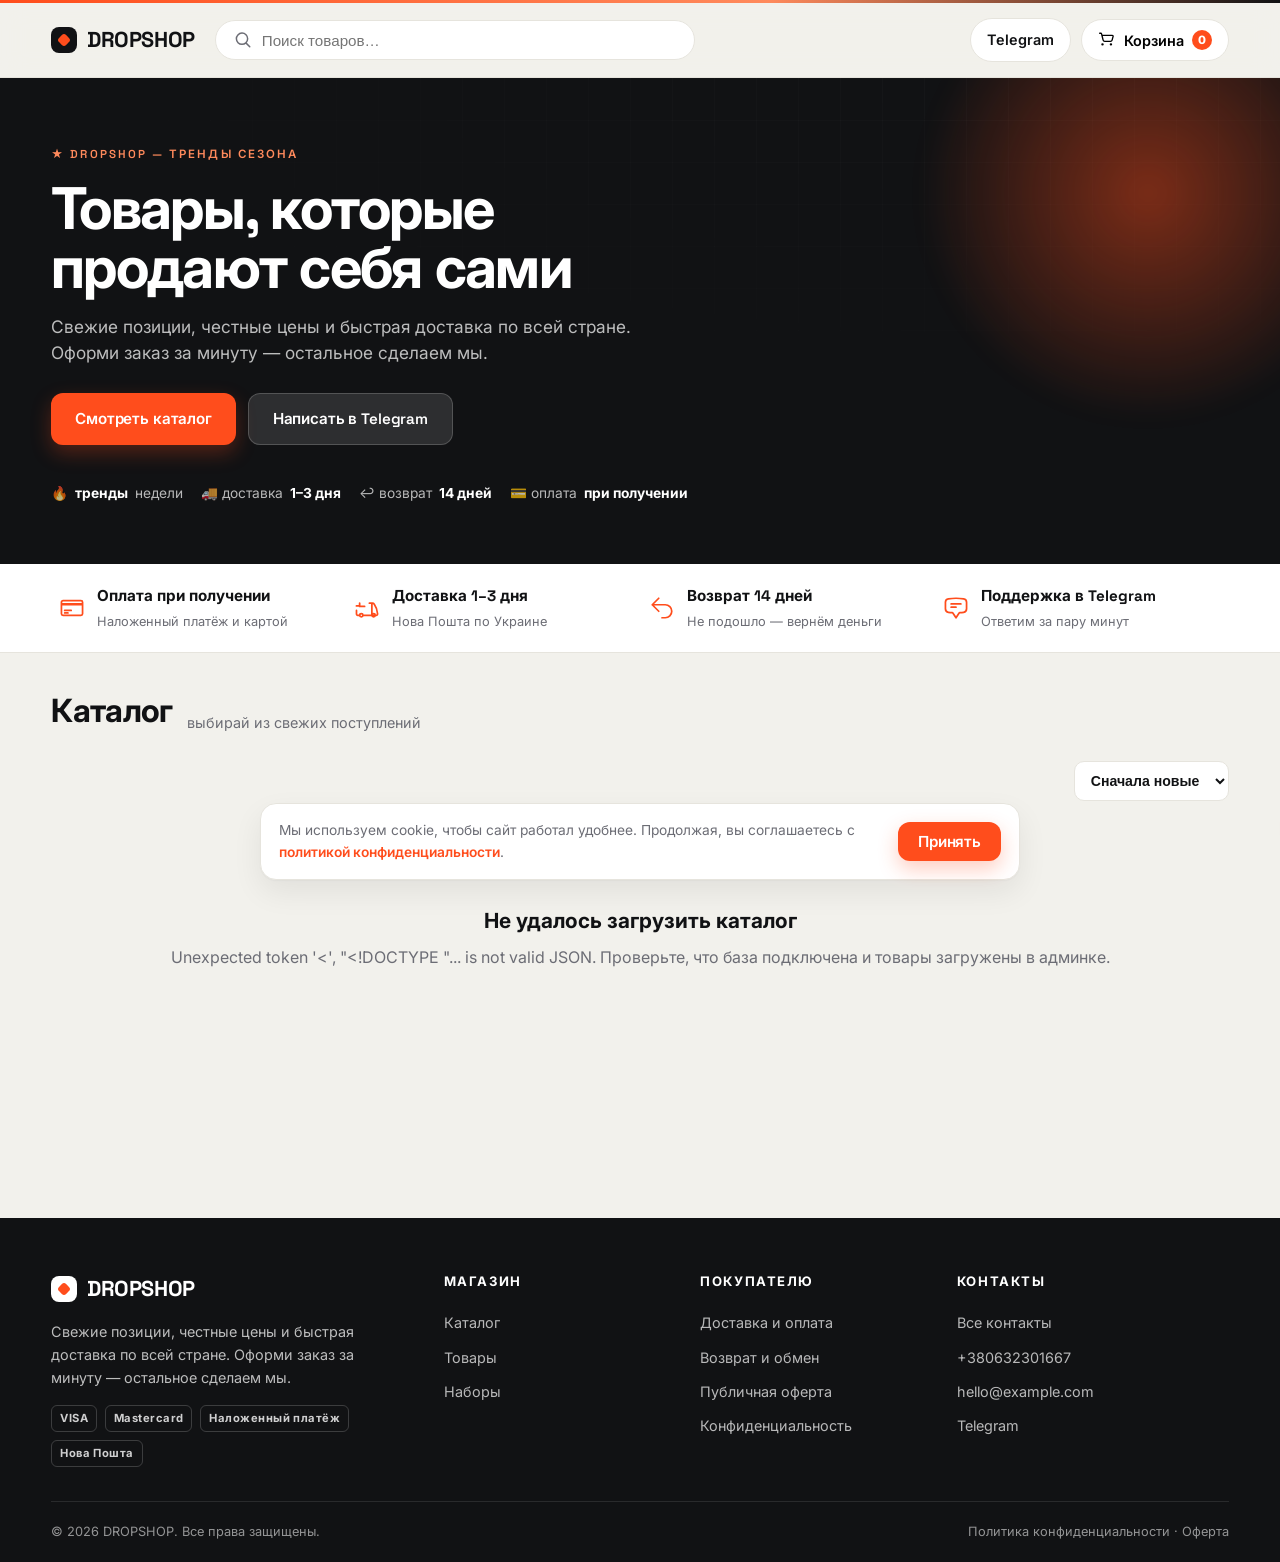
==== commit 823662c1: "Редизайн витрины + бренд, подвал, юр. страницы, cookie - Обновлённый визуал: шрифт Space Grotesk + I" ====
--- a/index.html
+++ b/index.html
@@ -3,12 +3,16 @@
 <head>
 <meta charset="UTF-8">
 <meta name="viewport" content="width=device-width, initial-scale=1.0">
-<title>Магазин — каталог товаров</title>
+<title>Магазин трендовых товаров</title>
+<meta name="description" content="Каталог трендовых товаров с быстрой доставкой по всей стране. Честные цены, оплата при получении, возврат 14 дней.">
+<link rel="icon" href="data:image/svg+xml,%3Csvg xmlns='http://www.w3.org/2000/svg' viewBox='0 0 32 32'%3E%3Crect width='32' height='32' rx='8' fill='%23111214'/%3E%3Crect x='9' y='9' width='14' height='14' rx='3' fill='%23ff4d1c' transform='rotate(45 16 16)'/%3E%3C/svg%3E">
 <link rel="preconnect" href="https://fonts.googleapis.com">
-<link href="https://fonts.googleapis.com/css2?family=Inter:wght@400;500;600;700;800&display=swap" rel="stylesheet">
+<link rel="preconnect" href="https://fonts.gstatic.com" crossorigin>
+<link href="https://fonts.googleapis.com/css2?family=Inter:wght@400;500;600;700;800&family=Space+Grotesk:wght@500;600;700&display=swap" rel="stylesheet">
 <link rel="stylesheet" href="/assets/css/store.css">
 </head>
 <body>
+<div class="topline"></div>
 
 <!-- Header -->
 <header class="hdr">
@@ -31,17 +35,41 @@
 <!-- Hero -->
 <section class="hero">
   <div class="wrap hero-in">
+    <span class="kicker">★ <span data-site-name>SHOP</span> — тренды сезона</span>
     <h1 id="hero-title">Каталог товаров</h1>
     <p id="hero-text"></p>
     <div class="hero-cta">
       <a href="#catalog" class="btn btn-primary">Смотреть каталог</a>
       <a class="btn btn-ghost" data-tg href="#" target="_blank" rel="noopener">Написать в Telegram</a>
     </div>
+    <div class="hero-badges">
+      <span>🔥 <b>тренды</b> недели</span>
+      <span>🚚 доставка <b>1–3 дня</b></span>
+      <span>↩ возврат <b>14 дней</b></span>
+      <span>💳 оплата <b>при получении</b></span>
+    </div>
   </div>
+</section>
+
+<!-- Trust bar -->
+<section class="trust">
+  <div class="wrap trust-in">
+    <div class="trust-item"><svg fill="none" viewBox="0 0 24 24" stroke-width="1.6"><path stroke-linecap="round" stroke-linejoin="round" d="M2.25 8.25h19.5M2.25 9h19.5m-16.5 5.25h6m-6 2.25h3M3.75 5.25h16.5a1.5 1.5 0 0 1 1.5 1.5v10.5a1.5 1.5 0 0 1-1.5 1.5H3.75a1.5 1.5 0 0 1-1.5-1.5V6.75a1.5 1.5 0 0 1 1.5-1.5Z"/></svg><div><b>Оплата при получении</b><small>Наложенный платёж и картой</small></div></div>
+    <div class="trust-item"><svg fill="none" viewBox="0 0 24 24" stroke-width="1.6"><path stroke-linecap="round" stroke-linejoin="round" d="M8.25 18.75a1.5 1.5 0 0 1-3 0m3 0a1.5 1.5 0 0 0-3 0m3 0h6m-9 0H3.4a1.1 1.1 0 0 1-1.1-1.1V14.2m17.3 4.5a1.5 1.5 0 0 1-3 0m3 0a1.5 1.5 0 0 0-3 0m3 0h1.1c.6 0 1.1-.5 1.1-1.1a17.9 17.9 0 0 0-3.2-9.2 2 2 0 0 0-1.6-.9H14.2M16.5 18.75h-6m6 0V7.5m0 11.25h1.5m-8.2-8.2H5.2m0 0V7.5m0 2.55H2.25"/></svg><div><b>Доставка 1–3 дня</b><small>Нова Пошта по Украине</small></div></div>
+    <div class="trust-item"><svg fill="none" viewBox="0 0 24 24" stroke-width="1.6"><path stroke-linecap="round" stroke-linejoin="round" d="M9 15 3 9m0 0 6-6M3 9h12a6 6 0 0 1 0 12h-3"/></svg><div><b>Возврат 14 дней</b><small>Не подошло — вернём деньги</small></div></div>
+    <div class="trust-item"><svg fill="none" viewBox="0 0 24 24" stroke-width="1.6"><path stroke-linecap="round" stroke-linejoin="round" d="M7.5 8.25h9m-9 3H12m-9.75 1.5c0 1.6 1.12 3 2.71 3.23 1.13.16 2.27.29 3.42.38.35.03.67.21.86.5L12 21l2.76-4.13c.19-.29.5-.47.86-.5 1.15-.09 2.29-.22 3.42-.38 1.58-.24 2.71-1.63 2.71-3.23V6.74c0-1.6-1.13-3-2.71-3.23A48.4 48.4 0 0 0 12 3c-2.39 0-4.74.18-7.04.51-1.58.24-2.71 1.63-2.71 3.23v6.02Z"/></svg><div><b>Поддержка в Telegram</b><small>Ответим за пару минут</small></div></div>
+  </div>
+</section>
+
+<!-- Bundles -->
+<section class="wrap bundles-band" id="bundles-band" hidden>
+  <div class="section-h"><h2>🎁 Собери свой набор</h2><span>выбери сам — цена пересчитается</span></div>
+  <div class="bundles-row" id="bundles-row"></div>
 </section>
 
 <!-- Toolbar + Grid -->
 <main class="wrap" id="catalog">
+  <div class="section-h"><h2>Каталог</h2><span>выбирай из свежих поступлений</span></div>
   <div class="toolbar">
     <div class="chips" id="chips"></div>
     <div class="sort">
@@ -57,16 +85,7 @@
   <div class="pager" id="pager"></div>
 </main>
 
-<footer>
-  <div class="wrap foot-in">
-    <a href="/" class="logo"><span class="dot"></span><span data-site-name>SHOP</span></a>
-    <div class="direct">
-      <a class="tag tg" data-tg href="#" target="_blank" rel="noopener">Telegram</a>
-      <a class="tag" data-phone href="#">Телефон</a>
-    </div>
-    <span class="muted">© <span id="year"></span> — все права защищены</span>
-  </div>
-</footer>
+<footer class="site-footer" id="site-footer"></footer>
 
 <!-- Cart drawer -->
 <div class="overlay" id="overlay"></div>
@@ -80,7 +99,7 @@
       <div class="field"><label for="c-phone">Телефон / Telegram</label><input id="c-phone" required placeholder="+380…"></div>
       <div class="field"><label for="c-comment">Комментарий</label><textarea id="c-comment" rows="2" placeholder="Размер, цвет, адрес…"></textarea></div>
       <button type="submit" class="btn btn-primary btn-block" id="checkout-btn">Оформить заказ</button>
-      <p class="form-note">Нажимая кнопку, вы отправляете заявку менеджеру</p>
+      <p class="form-note">Нажимая кнопку, вы соглашаетесь с <a href="/privacy.html">политикой конфиденциальности</a></p>
     </form>
   </div>
 </aside>
@@ -89,6 +108,6 @@
 
 <script src="/assets/js/config.js"></script>
 <script src="/assets/js/store.js"></script>
-<script>document.getElementById('year').textContent = new Date().getFullYear();</script>
+<script src="/assets/js/site.js"></script>
 </body>
 </html>
--- a/assets/css/store.css
+++ b/assets/css/store.css
@@ -1,155 +1,270 @@
-/* ── Дропшип-магазин: витрина ── */
+/* ════════ Дропшип-магазин · витрина ════════ */
 :root {
-  --bg: #f6f7f9;
+  --bg: #f2f1ec;          /* тёплый светло-серый, не «кремовый» */
   --surface: #ffffff;
-  --ink: #14161a;
-  --muted: #6b7280;
-  --line: #e6e8eb;
-  --accent: #ff5a1f;
+  --surface-2: #faf9f6;
+  --ink: #111214;
+  --muted: #6c6d75;
+  --line: #e6e4dd;
+  --line-2: #efeee9;
+  --accent: #ff4d1c;      /* уверенный акцент, используем дозированно */
   --accent-ink: #ffffff;
-  --ok: #16a34a;
-  --radius: 16px;
-  --shadow: 0 1px 2px rgba(16,22,26,.05), 0 8px 24px rgba(16,22,26,.06);
+  --accent-soft: #fff1ec;
+  --ok: #12a150;
+  --radius: 18px;
+  --radius-sm: 12px;
+  --shadow: 0 1px 2px rgba(17,18,20,.04), 0 12px 30px rgba(17,18,20,.07);
+  --shadow-sm: 0 1px 2px rgba(17,18,20,.05), 0 6px 16px rgba(17,18,20,.05);
   --font: 'Inter', -apple-system, BlinkMacSystemFont, 'Segoe UI', Roboto, sans-serif;
+  --display: 'Space Grotesk', 'Inter', sans-serif;
 }
 * { box-sizing: border-box; margin: 0; padding: 0; }
 html { scroll-behavior: smooth; }
-body { background: var(--bg); color: var(--ink); font-family: var(--font); line-height: 1.5; -webkit-font-smoothing: antialiased; }
+body { background: var(--bg); color: var(--ink); font-family: var(--font); line-height: 1.55; -webkit-font-smoothing: antialiased; }
 a { color: inherit; text-decoration: none; }
 img { max-width: 100%; display: block; }
 button { font-family: inherit; cursor: pointer; }
-.wrap { width: min(1200px, 92%); margin: 0 auto; }
-
-/* Header */
-.hdr { position: sticky; top: 0; z-index: 40; background: rgba(255,255,255,.85); backdrop-filter: blur(10px); border-bottom: 1px solid var(--line); }
-.hdr-in { display: flex; align-items: center; gap: 20px; padding: 14px 0; }
-.logo { font-weight: 800; font-size: 1.35rem; letter-spacing: -.02em; display: flex; align-items: center; gap: 8px; white-space: nowrap; }
-.logo .dot { width: 12px; height: 12px; border-radius: 4px; background: var(--accent); display: inline-block; }
-.search { flex: 1; display: flex; align-items: center; gap: 8px; background: var(--bg); border: 1px solid var(--line); border-radius: 999px; padding: 9px 16px; max-width: 460px; }
+.wrap { width: min(1220px, 92%); margin: 0 auto; }
+.kicker { font-family: var(--display); font-size: .72rem; font-weight: 600; letter-spacing: .18em; text-transform: uppercase; color: var(--accent); }
+
+/* тонкая фирменная полоса сверху */
+.topline { height: 3px; background: linear-gradient(90deg, var(--accent), #ff8a5c 60%, var(--ink)); }
+
+/* ── Header ── */
+.hdr { position: sticky; top: 0; z-index: 40; background: rgba(242,241,236,.82); backdrop-filter: saturate(140%) blur(12px); border-bottom: 1px solid var(--line); }
+.hdr-in { display: flex; align-items: center; gap: 20px; padding: 15px 0; }
+.logo { font-family: var(--display); font-weight: 700; font-size: 1.35rem; letter-spacing: -.02em; display: inline-flex; align-items: center; gap: 10px; white-space: nowrap; }
+.logo .dot { width: 26px; height: 26px; border-radius: 8px; background: var(--ink); display: inline-flex; align-items: center; justify-content: center; position: relative; flex-shrink: 0; }
+.logo .dot::after { content: ''; width: 10px; height: 10px; border-radius: 3px; background: var(--accent); transform: rotate(45deg); }
+.search { flex: 1; display: flex; align-items: center; gap: 10px; background: var(--surface); border: 1px solid var(--line); border-radius: 999px; padding: 10px 18px; max-width: 480px; transition: border-color .15s, box-shadow .15s; }
+.search:focus-within { border-color: var(--ink); box-shadow: var(--shadow-sm); }
 .search input { border: none; background: transparent; outline: none; width: 100%; font-size: .95rem; color: var(--ink); }
 .search svg { width: 18px; height: 18px; stroke: var(--muted); flex-shrink: 0; }
 .hdr-actions { display: flex; align-items: center; gap: 10px; margin-left: auto; }
-.icon-btn { position: relative; display: inline-flex; align-items: center; gap: 8px; border: 1px solid var(--line); background: var(--surface); border-radius: 999px; padding: 9px 16px; font-weight: 600; font-size: .9rem; transition: border-color .15s, transform .15s; }
-.icon-btn:hover { border-color: var(--accent); }
+.icon-btn { position: relative; display: inline-flex; align-items: center; gap: 8px; border: 1px solid var(--line); background: var(--surface); border-radius: 999px; padding: 10px 16px; font-weight: 600; font-size: .9rem; transition: border-color .15s, transform .12s, background .15s; }
+.icon-btn:hover { border-color: var(--ink); transform: translateY(-1px); }
 .icon-btn svg { width: 18px; height: 18px; stroke: currentColor; }
 .cart-count { min-width: 20px; height: 20px; padding: 0 6px; border-radius: 999px; background: var(--accent); color: var(--accent-ink); font-size: .72rem; font-weight: 800; display: inline-flex; align-items: center; justify-content: center; }
 
-/* Hero band */
-.hero { background: linear-gradient(120deg, #14161a, #24272e); color: #fff; }
-.hero-in { padding: 54px 0; display: grid; gap: 14px; }
-.hero h1 { font-size: clamp(1.9rem, 4.5vw, 3rem); letter-spacing: -.03em; line-height: 1.05; max-width: 640px; }
-.hero p { color: rgba(255,255,255,.72); max-width: 560px; font-size: 1.05rem; }
-.hero-cta { display: flex; gap: 12px; flex-wrap: wrap; margin-top: 8px; }
-.btn { display: inline-flex; align-items: center; gap: 8px; border: none; border-radius: 12px; padding: 12px 22px; font-weight: 700; font-size: .95rem; transition: transform .12s, opacity .15s, background .15s; }
-.btn:hover { transform: translateY(-1px); }
-.btn-primary { background: var(--accent); color: var(--accent-ink); }
-.btn-ghost { background: rgba(255,255,255,.1); color: #fff; }
+/* ── Hero ── */
+.hero { position: relative; background: var(--ink); color: #fff; overflow: hidden; }
+.hero::before { /* тонкая сетка-паттерн */
+  content: ''; position: absolute; inset: 0; opacity: .5;
+  background-image: linear-gradient(rgba(255,255,255,.04) 1px, transparent 1px), linear-gradient(90deg, rgba(255,255,255,.04) 1px, transparent 1px);
+  background-size: 42px 42px; mask-image: radial-gradient(120% 100% at 80% 0%, #000, transparent 70%);
+}
+.hero::after { content: ''; position: absolute; top: -30%; right: -10%; width: 520px; height: 520px; border-radius: 50%; background: radial-gradient(circle, rgba(255,77,28,.45), transparent 62%); filter: blur(10px); pointer-events: none; }
+.hero-in { position: relative; z-index: 1; padding: 68px 0 60px; display: grid; gap: 16px; }
+.hero .kicker { color: #ff8a5c; }
+.hero h1 { font-family: var(--display); font-size: clamp(2.1rem, 5.2vw, 3.6rem); letter-spacing: -.03em; line-height: 1.02; max-width: 680px; font-weight: 700; }
+.hero p { color: rgba(255,255,255,.72); max-width: 580px; font-size: 1.08rem; }
+.hero-cta { display: flex; gap: 12px; flex-wrap: wrap; margin-top: 10px; }
+.hero-badges { display: flex; gap: 18px; flex-wrap: wrap; margin-top: 22px; color: rgba(255,255,255,.7); font-size: .86rem; }
+.hero-badges span { display: inline-flex; align-items: center; gap: 7px; }
+.hero-badges b { color: #fff; font-weight: 700; }
+
+/* ── Buttons ── */
+.btn { display: inline-flex; align-items: center; justify-content: center; gap: 8px; border: none; border-radius: 12px; padding: 13px 24px; font-family: var(--display); font-weight: 600; font-size: .95rem; letter-spacing: -.01em; transition: transform .12s, box-shadow .15s, background .15s, opacity .15s; }
+.btn:hover { transform: translateY(-2px); }
+.btn:active { transform: translateY(0); }
+.btn-primary { background: var(--accent); color: var(--accent-ink); box-shadow: 0 8px 20px rgba(255,77,28,.28); }
+.btn-primary:hover { box-shadow: 0 12px 26px rgba(255,77,28,.36); }
+.btn-ghost { background: rgba(255,255,255,.12); color: #fff; border: 1px solid rgba(255,255,255,.18); }
+.btn-ghost:hover { background: rgba(255,255,255,.2); }
 .btn-line { background: var(--surface); border: 1px solid var(--line); color: var(--ink); }
-.btn-block { width: 100%; justify-content: center; }
+.btn-line:hover { border-color: var(--ink); }
+.btn-block { width: 100%; }
 .btn[disabled] { opacity: .5; pointer-events: none; }
 
-/* Toolbar */
-.toolbar { display: flex; align-items: center; gap: 12px; flex-wrap: wrap; padding: 22px 0 6px; }
+/* ── Trust bar ── */
+.trust { border-bottom: 1px solid var(--line); background: var(--surface); }
+.trust-in { display: grid; grid-template-columns: repeat(4, 1fr); gap: 1px; }
+.trust-item { display: flex; align-items: center; gap: 12px; padding: 20px 8px; }
+.trust-item svg { width: 26px; height: 26px; stroke: var(--accent); flex-shrink: 0; }
+.trust-item b { display: block; font-family: var(--display); font-size: .95rem; }
+.trust-item small { color: var(--muted); font-size: .8rem; }
+
+/* ── Section header ── */
+.section-h { display: flex; align-items: flex-end; gap: 14px; margin: 34px 0 16px; }
+.section-h h2 { font-family: var(--display); font-size: clamp(1.5rem, 3vw, 2rem); letter-spacing: -.02em; font-weight: 700; }
+.section-h span { color: var(--muted); font-size: .9rem; margin-bottom: .2rem; }
+
+/* ── Bundles band ── */
+.bundles-band { padding: 8px 0 6px; }
+.bundles-row { display: grid; grid-template-columns: repeat(auto-fit, minmax(280px, 1fr)); gap: 16px; }
+.bundle-card { display: flex; gap: 14px; align-items: center; background: var(--ink); color: #fff; border-radius: var(--radius); padding: 18px; transition: transform .15s, box-shadow .2s; }
+.bundle-card:hover { transform: translateY(-3px); box-shadow: var(--shadow); }
+.bundle-card img, .bundle-card .ph { width: 80px; height: 80px; border-radius: 12px; object-fit: cover; background: #2a2b2f; flex-shrink: 0; }
+.bundle-card .bc-body { flex: 1; min-width: 0; }
+.bundle-card h3 { font-family: var(--display); font-size: 1.08rem; margin-bottom: 3px; }
+.bundle-card p { color: rgba(255,255,255,.66); font-size: .83rem; }
+.bundle-card .bc-cta { font-size: .8rem; font-weight: 700; color: #ff9a72; margin-top: 8px; display: inline-block; }
+
+/* ── Toolbar ── */
+.toolbar { display: flex; align-items: center; gap: 12px; flex-wrap: wrap; padding: 8px 0 6px; }
 .chips { display: flex; gap: 8px; overflow-x: auto; padding-bottom: 4px; }
-.chip { white-space: nowrap; border: 1px solid var(--line); background: var(--surface); border-radius: 999px; padding: 8px 15px; font-size: .88rem; font-weight: 600; color: var(--muted); }
+.chip { white-space: nowrap; border: 1px solid var(--line); background: var(--surface); border-radius: 999px; padding: 9px 16px; font-size: .88rem; font-weight: 600; color: var(--muted); transition: border-color .15s, color .15s, background .15s; }
+.chip:hover { border-color: var(--ink); color: var(--ink); }
 .chip.active { background: var(--ink); color: #fff; border-color: var(--ink); }
 .sort { margin-left: auto; }
-.sort select { border: 1px solid var(--line); background: var(--surface); border-radius: 10px; padding: 9px 12px; font-size: .88rem; font-weight: 600; color: var(--ink); }
-
-/* Grid */
-.grid { display: grid; grid-template-columns: repeat(4, 1fr); gap: 20px; padding: 20px 0 60px; }
-.card { background: var(--surface); border: 1px solid var(--line); border-radius: var(--radius); overflow: hidden; display: flex; flex-direction: column; transition: transform .15s, box-shadow .2s; }
-.card:hover { transform: translateY(-3px); box-shadow: var(--shadow); }
-.card-img { aspect-ratio: 1/1; background: #f0f1f3; overflow: hidden; position: relative; }
-.card-img img { width: 100%; height: 100%; object-fit: cover; transition: transform .3s; }
-.card:hover .card-img img { transform: scale(1.04); }
+.sort select { border: 1px solid var(--line); background: var(--surface); border-radius: 10px; padding: 10px 12px; font-size: .88rem; font-weight: 600; color: var(--ink); }
+
+/* ── Grid & cards ── */
+.grid { display: grid; grid-template-columns: repeat(4, 1fr); gap: 20px; padding: 18px 0 64px; }
+.card { background: var(--surface); border: 1px solid var(--line); border-radius: var(--radius); overflow: hidden; display: flex; flex-direction: column; transition: transform .16s, box-shadow .2s, border-color .15s; }
+.card:hover { transform: translateY(-4px); box-shadow: var(--shadow); border-color: var(--line-2); }
+.card-img { aspect-ratio: 1/1; background: var(--surface-2); overflow: hidden; position: relative; }
+.card-img img { width: 100%; height: 100%; object-fit: cover; transition: transform .4s ease; }
+.card:hover .card-img img { transform: scale(1.05); }
 .card-img .ph { width: 100%; height: 100%; display: flex; align-items: center; justify-content: center; color: #c4c8cf; font-size: .8rem; }
-.badge { position: absolute; top: 10px; left: 10px; background: var(--accent); color: #fff; font-size: .7rem; font-weight: 800; padding: 4px 9px; border-radius: 999px; }
+.badge { position: absolute; top: 12px; left: 12px; background: var(--accent); color: #fff; font-family: var(--display); font-size: .7rem; font-weight: 700; padding: 5px 10px; border-radius: 999px; letter-spacing: .02em; }
 .badge.out { background: #9ca3af; }
-.card-body { padding: 14px; display: flex; flex-direction: column; gap: 6px; flex: 1; }
-.card-cat { font-size: .72rem; font-weight: 700; text-transform: uppercase; letter-spacing: .05em; color: var(--muted); }
-.card-title { font-weight: 600; font-size: .96rem; line-height: 1.3; display: -webkit-box; -webkit-line-clamp: 2; -webkit-box-orient: vertical; overflow: hidden; }
+.badge.hit { background: var(--ink); }
+.card-body { padding: 15px; display: flex; flex-direction: column; gap: 6px; flex: 1; }
+.card-cat { font-size: .7rem; font-weight: 700; text-transform: uppercase; letter-spacing: .06em; color: var(--muted); }
+.card-title { font-weight: 600; font-size: .96rem; line-height: 1.32; display: -webkit-box; -webkit-line-clamp: 2; -webkit-box-orient: vertical; overflow: hidden; }
 .card-title a:hover { color: var(--accent); }
-.card-foot { margin-top: auto; display: flex; align-items: center; justify-content: space-between; gap: 8px; padding-top: 6px; }
-.price { font-weight: 800; font-size: 1.05rem; }
-.price .old { font-weight: 500; font-size: .82rem; color: var(--muted); text-decoration: line-through; margin-left: 6px; }
-.add-btn { border: 1px solid var(--line); background: var(--surface); border-radius: 10px; width: 38px; height: 38px; display: inline-flex; align-items: center; justify-content: center; transition: background .15s, color .15s, border-color .15s; }
-.add-btn:hover { background: var(--accent); border-color: var(--accent); color: #fff; }
+.card-foot { margin-top: auto; display: flex; align-items: center; justify-content: space-between; gap: 8px; padding-top: 8px; }
+.price { font-family: var(--display); font-weight: 700; font-size: 1.08rem; }
+.price .old { font-family: var(--font); font-weight: 500; font-size: .82rem; color: var(--muted); text-decoration: line-through; margin-left: 6px; }
+.add-btn { border: 1px solid var(--line); background: var(--surface); border-radius: 10px; width: 40px; height: 40px; display: inline-flex; align-items: center; justify-content: center; transition: background .15s, color .15s, border-color .15s, transform .12s; }
+.add-btn:hover { background: var(--accent); border-color: var(--accent); color: #fff; transform: translateY(-1px); }
 .add-btn svg { width: 18px; height: 18px; stroke: currentColor; }
 
-/* States */
+/* ── States ── */
 .state { padding: 80px 0; text-align: center; color: var(--muted); }
-.state h3 { color: var(--ink); font-size: 1.3rem; margin-bottom: 8px; }
-.skeleton { background: linear-gradient(90deg,#eef0f2,#f6f7f9,#eef0f2); background-size: 200% 100%; animation: sk 1.2s infinite; }
+.state h3 { color: var(--ink); font-size: 1.3rem; margin-bottom: 8px; font-family: var(--display); }
+.skeleton { background: linear-gradient(90deg,#ecebe6,#f4f3ef,#ecebe6); background-size: 200% 100%; animation: sk 1.2s infinite; }
 @keyframes sk { from { background-position: 200% 0; } to { background-position: -200% 0; } }
-.sk-card { height: 300px; border-radius: var(--radius); }
-.pager { display: flex; justify-content: center; gap: 10px; padding-bottom: 60px; }
-
-/* Cart drawer */
-.overlay { position: fixed; inset: 0; background: rgba(16,22,26,.45); opacity: 0; pointer-events: none; transition: opacity .2s; z-index: 60; }
+.sk-card { height: 320px; border-radius: var(--radius); }
+.pager { display: flex; justify-content: center; gap: 10px; padding-bottom: 64px; }
+
+/* ── Cart drawer ── */
+.overlay { position: fixed; inset: 0; background: rgba(17,18,20,.45); opacity: 0; pointer-events: none; transition: opacity .2s; z-index: 60; }
 .overlay.show { opacity: 1; pointer-events: auto; }
-.drawer { position: fixed; top: 0; right: 0; height: 100%; width: min(420px, 100%); background: var(--surface); z-index: 70; transform: translateX(100%); transition: transform .25s ease; display: flex; flex-direction: column; }
+.drawer { position: fixed; top: 0; right: 0; height: 100%; width: min(430px, 100%); background: var(--surface); z-index: 70; transform: translateX(100%); transition: transform .26s ease; display: flex; flex-direction: column; }
 .drawer.show { transform: none; }
-.drawer-hd { display: flex; align-items: center; justify-content: space-between; padding: 18px 20px; border-bottom: 1px solid var(--line); }
-.drawer-hd h3 { font-size: 1.15rem; }
+.drawer-hd { display: flex; align-items: center; justify-content: space-between; padding: 20px; border-bottom: 1px solid var(--line); }
+.drawer-hd h3 { font-family: var(--display); font-size: 1.2rem; }
 .x { border: none; background: transparent; font-size: 1.5rem; line-height: 1; color: var(--muted); }
 .drawer-body { flex: 1; overflow-y: auto; padding: 10px 20px; }
-.ci { display: flex; gap: 12px; padding: 12px 0; border-bottom: 1px solid var(--line); }
-.ci img, .ci .ph { width: 64px; height: 64px; border-radius: 10px; object-fit: cover; background: #f0f1f3; flex-shrink: 0; }
+.ci { display: flex; gap: 12px; padding: 14px 0; border-bottom: 1px solid var(--line); }
+.ci img, .ci .ph { width: 66px; height: 66px; border-radius: 12px; object-fit: cover; background: var(--surface-2); flex-shrink: 0; }
 .ci-main { flex: 1; min-width: 0; }
 .ci-title { font-size: .9rem; font-weight: 600; line-height: 1.25; }
 .ci-price { color: var(--muted); font-size: .85rem; margin-top: 2px; }
-.qty { display: inline-flex; align-items: center; border: 1px solid var(--line); border-radius: 8px; margin-top: 8px; }
-.qty button { width: 28px; height: 28px; border: none; background: transparent; font-size: 1rem; }
+.qty { display: inline-flex; align-items: center; border: 1px solid var(--line); border-radius: 10px; margin-top: 8px; }
+.qty button { width: 30px; height: 30px; border: none; background: transparent; font-size: 1rem; }
 .qty span { min-width: 28px; text-align: center; font-size: .9rem; font-weight: 600; }
 .ci-rm { border: none; background: transparent; color: var(--muted); font-size: .8rem; align-self: flex-start; }
 .drawer-ft { border-top: 1px solid var(--line); padding: 18px 20px; display: grid; gap: 12px; }
-.total-row { display: flex; justify-content: space-between; font-weight: 800; font-size: 1.1rem; }
+.total-row { display: flex; justify-content: space-between; font-family: var(--display); font-weight: 700; font-size: 1.15rem; }
 .field { display: grid; gap: 5px; }
 .field label { font-size: .78rem; font-weight: 700; color: var(--muted); }
-.field input, .field textarea { border: 1px solid var(--line); border-radius: 10px; padding: 11px 13px; font-size: .95rem; font-family: inherit; outline: none; }
+.field input, .field textarea { border: 1px solid var(--line); border-radius: 10px; padding: 12px 14px; font-size: .95rem; font-family: inherit; outline: none; background: var(--surface); }
 .field input:focus, .field textarea:focus { border-color: var(--accent); }
 .form-note { font-size: .78rem; color: var(--muted); text-align: center; }
 .direct { display: flex; gap: 8px; justify-content: center; flex-wrap: wrap; }
-.tag { font-size: .78rem; font-weight: 700; padding: 8px 12px; border-radius: 10px; border: 1px solid var(--line); }
+.tag { font-size: .78rem; font-weight: 700; padding: 9px 14px; border-radius: 10px; border: 1px solid var(--line); transition: background .15s, color .15s, border-color .15s; }
+.tag:hover { border-color: var(--ink); }
 .tag.tg:hover { background: #229ED9; color: #fff; border-color: #229ED9; }
 
-/* Footer */
-footer { border-top: 1px solid var(--line); background: var(--surface); }
-.foot-in { padding: 34px 0; display: flex; flex-wrap: wrap; gap: 16px; align-items: center; justify-content: space-between; }
-.foot-in .muted { color: var(--muted); font-size: .85rem; }
-
-/* Toast */
-.toast { position: fixed; left: 50%; bottom: 26px; transform: translateX(-50%) translateY(20px); background: var(--ink); color: #fff; padding: 12px 20px; border-radius: 12px; font-size: .9rem; font-weight: 600; opacity: 0; pointer-events: none; transition: opacity .2s, transform .2s; z-index: 90; }
+/* ── Footer ── */
+.site-footer { background: var(--ink); color: rgba(255,255,255,.72); margin-top: 40px; }
+.footer-top { display: grid; grid-template-columns: 1.6fr 1fr 1fr 1.2fr; gap: 30px; padding: 54px 0 34px; }
+.footer-brand .logo { color: #fff; }
+.footer-brand .logo .dot { background: #fff; }
+.footer-brand .logo .dot::after { background: var(--accent); }
+.footer-brand p { margin-top: 14px; max-width: 320px; font-size: .9rem; line-height: 1.6; }
+.footer-brand .pay { margin-top: 16px; display: flex; gap: 8px; flex-wrap: wrap; }
+.footer-brand .pay span { font-size: .7rem; font-weight: 700; letter-spacing: .04em; border: 1px solid rgba(255,255,255,.18); border-radius: 6px; padding: 4px 8px; color: rgba(255,255,255,.8); }
+.footer-col h4 { font-family: var(--display); color: #fff; font-size: .82rem; text-transform: uppercase; letter-spacing: .12em; margin-bottom: 14px; }
+.footer-col a { display: block; padding: 6px 0; font-size: .9rem; color: rgba(255,255,255,.7); transition: color .15s; }
+.footer-col a:hover { color: #fff; }
+.footer-bottom { border-top: 1px solid rgba(255,255,255,.1); padding: 20px 0; display: flex; flex-wrap: wrap; gap: 12px; align-items: center; justify-content: space-between; font-size: .8rem; color: rgba(255,255,255,.55); }
+.footer-bottom a:hover { color: #fff; }
+
+/* ── Cookie banner ── */
+.cookie { position: fixed; left: 50%; bottom: 20px; transform: translateX(-50%) translateY(30px); width: min(760px, 92%); background: var(--surface); border: 1px solid var(--line); border-radius: 16px; box-shadow: var(--shadow); padding: 16px 18px; display: flex; align-items: center; gap: 16px; flex-wrap: wrap; z-index: 85; opacity: 0; pointer-events: none; transition: opacity .25s, transform .25s; }
+.cookie.show { opacity: 1; pointer-events: auto; transform: translateX(-50%); }
+.cookie p { font-size: .86rem; color: var(--muted); flex: 1; min-width: 220px; }
+.cookie a { color: var(--accent); font-weight: 600; }
+.cookie .btn { padding: 10px 20px; }
+
+/* ── Toast ── */
+.toast { position: fixed; left: 50%; bottom: 26px; transform: translateX(-50%) translateY(20px); background: var(--ink); color: #fff; padding: 13px 22px; border-radius: 12px; font-size: .9rem; font-weight: 600; opacity: 0; pointer-events: none; transition: opacity .2s, transform .2s; z-index: 90; }
 .toast.show { opacity: 1; transform: translateX(-50%); }
 
-/* Product page */
-.pd { display: grid; grid-template-columns: 1fr 1fr; gap: 40px; padding: 34px 0 60px; }
+/* ── Product page ── */
+.crumbs { padding: 18px 0 0; font-size: .85rem; color: var(--muted); }
+.crumbs a:hover { color: var(--accent); }
+.pd { display: grid; grid-template-columns: 1fr 1fr; gap: 44px; padding: 26px 0 60px; }
 .pd-gallery { display: grid; gap: 12px; }
-.pd-main { aspect-ratio: 1/1; background: #f0f1f3; border-radius: var(--radius); overflow: hidden; border: 1px solid var(--line); }
+.pd-main { aspect-ratio: 1/1; background: var(--surface-2); border-radius: var(--radius); overflow: hidden; border: 1px solid var(--line); }
 .pd-main img { width: 100%; height: 100%; object-fit: cover; }
 .pd-thumbs { display: flex; gap: 10px; flex-wrap: wrap; }
-.pd-thumbs img { width: 72px; height: 72px; object-fit: cover; border-radius: 10px; border: 2px solid transparent; cursor: pointer; }
+.pd-thumbs img { width: 74px; height: 74px; object-fit: cover; border-radius: 12px; border: 2px solid transparent; cursor: pointer; }
 .pd-thumbs img.active { border-color: var(--accent); }
-.pd-info h1 { font-size: 1.9rem; letter-spacing: -.02em; line-height: 1.15; margin-bottom: 10px; }
-.pd-price { font-size: 2rem; font-weight: 800; margin: 12px 0; }
-.pd-price .old { font-size: 1.1rem; color: var(--muted); text-decoration: line-through; margin-left: 10px; font-weight: 500; }
+.pd-info h1 { font-family: var(--display); font-size: 2rem; letter-spacing: -.02em; line-height: 1.15; margin-bottom: 10px; }
+.pd-price { font-family: var(--display); font-size: 2.1rem; font-weight: 700; margin: 12px 0; }
+.pd-price .old { font-family: var(--font); font-size: 1.1rem; color: var(--muted); text-decoration: line-through; margin-left: 10px; font-weight: 500; }
 .pd-desc { color: #333; margin: 16px 0; white-space: pre-wrap; }
 .pd-params { border: 1px solid var(--line); border-radius: 12px; overflow: hidden; margin: 16px 0; }
-.pd-params .row { display: flex; justify-content: space-between; padding: 10px 14px; font-size: .9rem; border-bottom: 1px solid var(--line); }
+.pd-params .row { display: flex; justify-content: space-between; padding: 11px 14px; font-size: .9rem; border-bottom: 1px solid var(--line); }
 .pd-params .row:last-child { border-bottom: none; }
 .pd-params .row span:first-child { color: var(--muted); }
 .pd-actions { display: flex; gap: 12px; margin-top: 18px; flex-wrap: wrap; }
-.crumbs { padding: 16px 0 0; font-size: .85rem; color: var(--muted); }
-.crumbs a:hover { color: var(--accent); }
-
+
+/* ── Bundle builder ── */
+.bd-head { padding: 20px 0 6px; }
+.bd-head h1 { font-family: var(--display); font-size: 2rem; letter-spacing: -.02em; }
+.bd-sub { color: var(--muted); margin: 6px 0; max-width: 640px; }
+.bd-rule { display: inline-block; background: var(--ink); color: #fff; padding: 9px 15px; border-radius: 999px; font-size: .88rem; margin-top: 6px; }
+.builder-grid { display: grid; grid-template-columns: repeat(3, 1fr); gap: 14px; padding: 16px 0; }
+.opt { position: relative; text-align: left; background: var(--surface); border: 2px solid var(--line); border-radius: var(--radius); padding: 14px; cursor: pointer; display: grid; gap: 8px; transition: border-color .15s, transform .12s, box-shadow .2s; }
+.opt:hover { transform: translateY(-2px); box-shadow: var(--shadow-sm); }
+.opt.selected { border-color: var(--accent); }
+.opt img { width: 100%; aspect-ratio: 1/1; object-fit: cover; border-radius: 12px; background: var(--surface-2); }
+.opt-ph { width: 100%; aspect-ratio: 1/1; border-radius: 12px; background: var(--surface-2); display: flex; align-items: center; justify-content: center; color: #c4c8cf; font-size: .8rem; }
+.opt-title { font-weight: 600; font-size: .92rem; line-height: 1.25; }
+.opt-price { font-family: var(--display); font-weight: 700; }
+.opt-check { position: absolute; top: 10px; right: 10px; width: 24px; height: 24px; border-radius: 50%; border: 2px solid var(--line); background: #fff; z-index: 1; transition: background .15s, border-color .15s; }
+.opt.selected .opt-check { background: var(--accent); border-color: var(--accent); }
+.opt.selected .opt-check::after { content: '✓'; color: #fff; font-size: 14px; font-weight: 900; position: absolute; inset: 0; display: flex; align-items: center; justify-content: center; }
+.bd-bar { position: sticky; bottom: 0; z-index: 30; display: flex; align-items: center; gap: 16px; background: var(--surface); border: 1px solid var(--line); box-shadow: var(--shadow); border-radius: 16px; padding: 14px 18px; margin-top: 6px; }
+.bd-bar .bd-price { font-family: var(--display); font-size: 1.5rem; font-weight: 700; margin-left: auto; }
+.bd-bar.ready .bd-price { color: var(--accent); }
+
+/* ── Info / legal pages ── */
+.page { padding: 30px 0 60px; }
+.page-head { border-bottom: 1px solid var(--line); padding-bottom: 20px; margin-bottom: 26px; }
+.page-head h1 { font-family: var(--display); font-size: clamp(1.8rem, 4vw, 2.6rem); letter-spacing: -.02em; }
+.page-head p { color: var(--muted); margin-top: 8px; }
+.prose { max-width: 760px; }
+.prose h2 { font-family: var(--display); font-size: 1.25rem; margin: 28px 0 10px; }
+.prose h3 { font-size: 1.02rem; margin: 18px 0 6px; }
+.prose p, .prose li { color: #35363c; margin-bottom: 10px; font-size: .96rem; }
+.prose ul, .prose ol { padding-left: 22px; margin-bottom: 12px; }
+.prose a { color: var(--accent); }
+.note { background: var(--accent-soft); border: 1px solid #ffd9cc; border-radius: 12px; padding: 14px 16px; font-size: .9rem; color: #8a3b1f; margin-bottom: 22px; }
+.contact-cards { display: grid; grid-template-columns: repeat(auto-fit, minmax(200px, 1fr)); gap: 16px; margin: 10px 0 24px; }
+.contact-card { background: var(--surface); border: 1px solid var(--line); border-radius: var(--radius); padding: 20px; }
+.contact-card b { font-family: var(--display); display: block; margin-bottom: 4px; }
+.contact-card a { color: var(--accent); font-weight: 600; }
+
+/* ── Responsive ── */
 @media (max-width: 960px) {
   .grid { grid-template-columns: repeat(3, 1fr); }
   .pd { grid-template-columns: 1fr; gap: 24px; }
+  .builder-grid { grid-template-columns: repeat(2, 1fr); }
+  .trust-in { grid-template-columns: repeat(2, 1fr); }
+  .footer-top { grid-template-columns: 1fr 1fr; gap: 24px; }
 }
 @media (max-width: 680px) {
   .grid { grid-template-columns: repeat(2, 1fr); gap: 14px; }
   .search { order: 3; max-width: none; flex-basis: 100%; }
   .hdr-in { flex-wrap: wrap; }
-  .hero-in { padding: 38px 0; }
-}
+  .hero-in { padding: 48px 0 44px; }
+  .footer-top { grid-template-columns: 1fr; }
+  .footer-bottom { justify-content: center; text-align: center; }
+}
